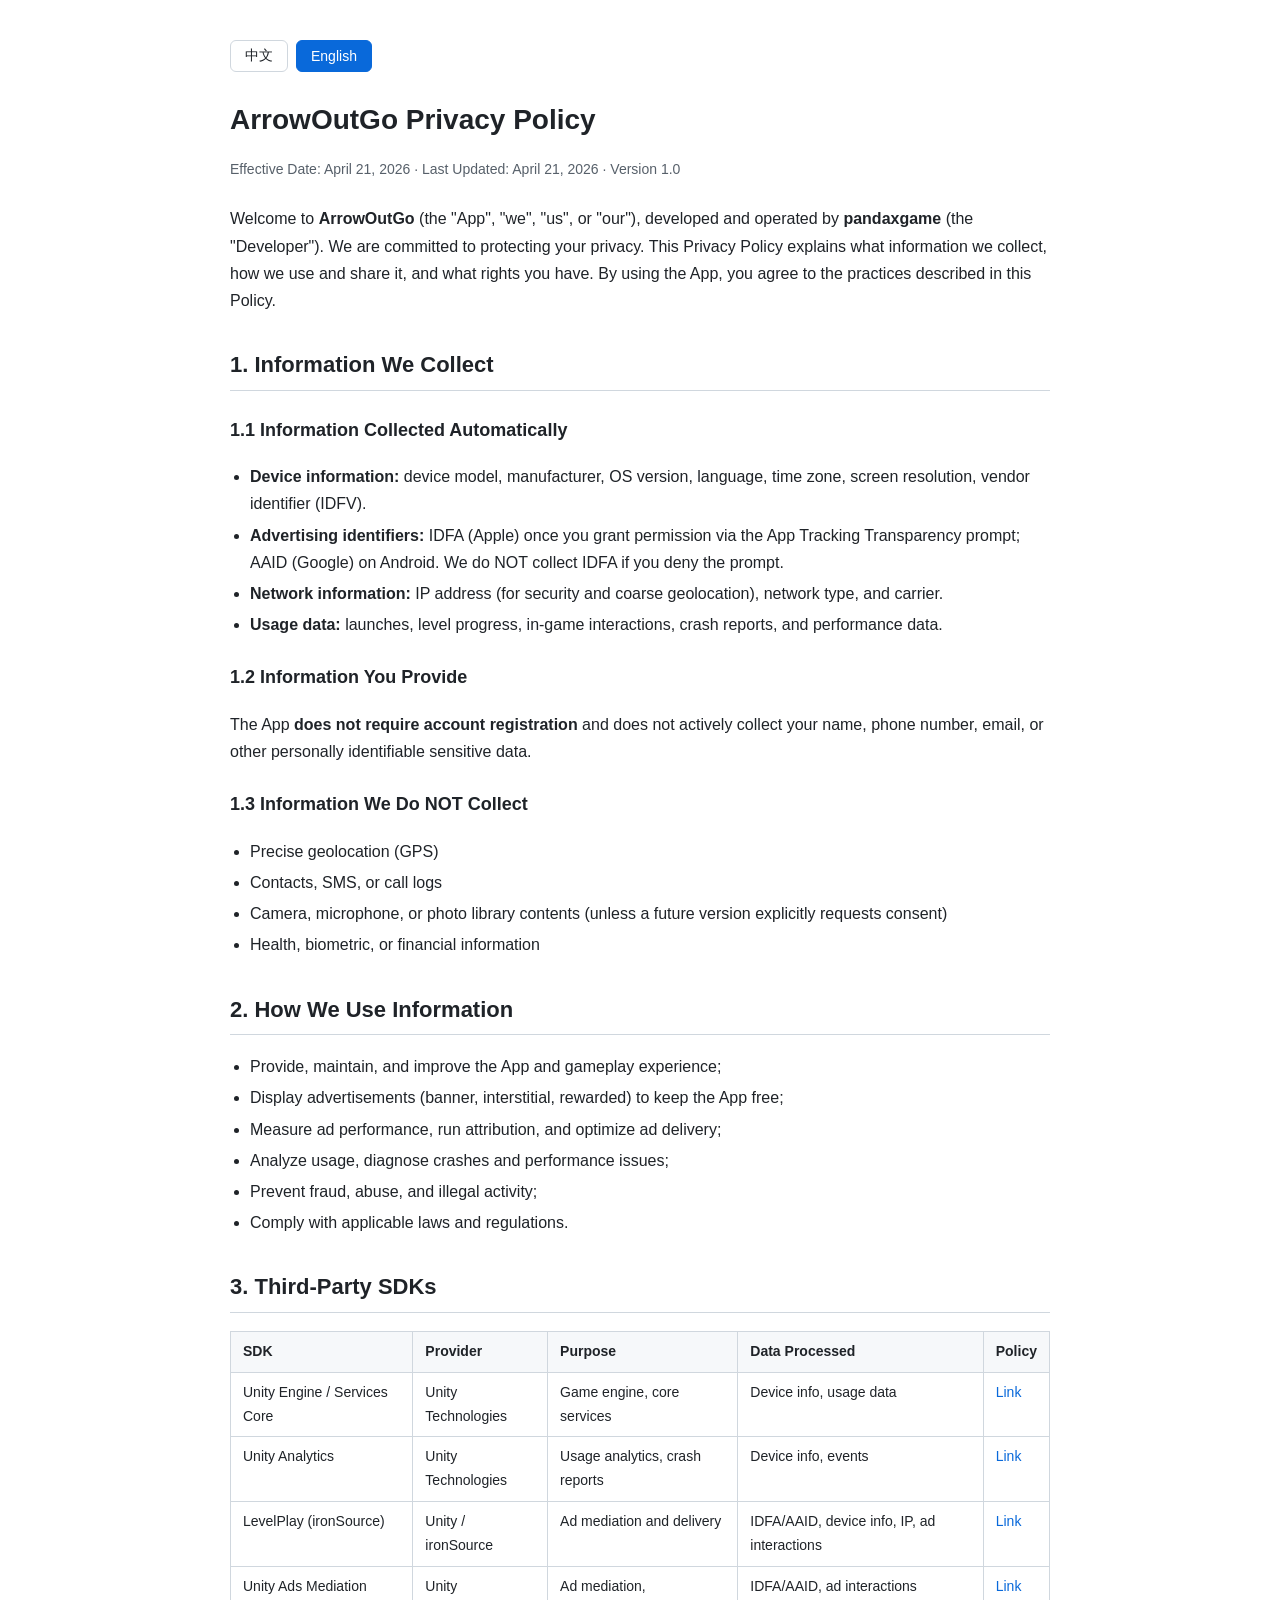
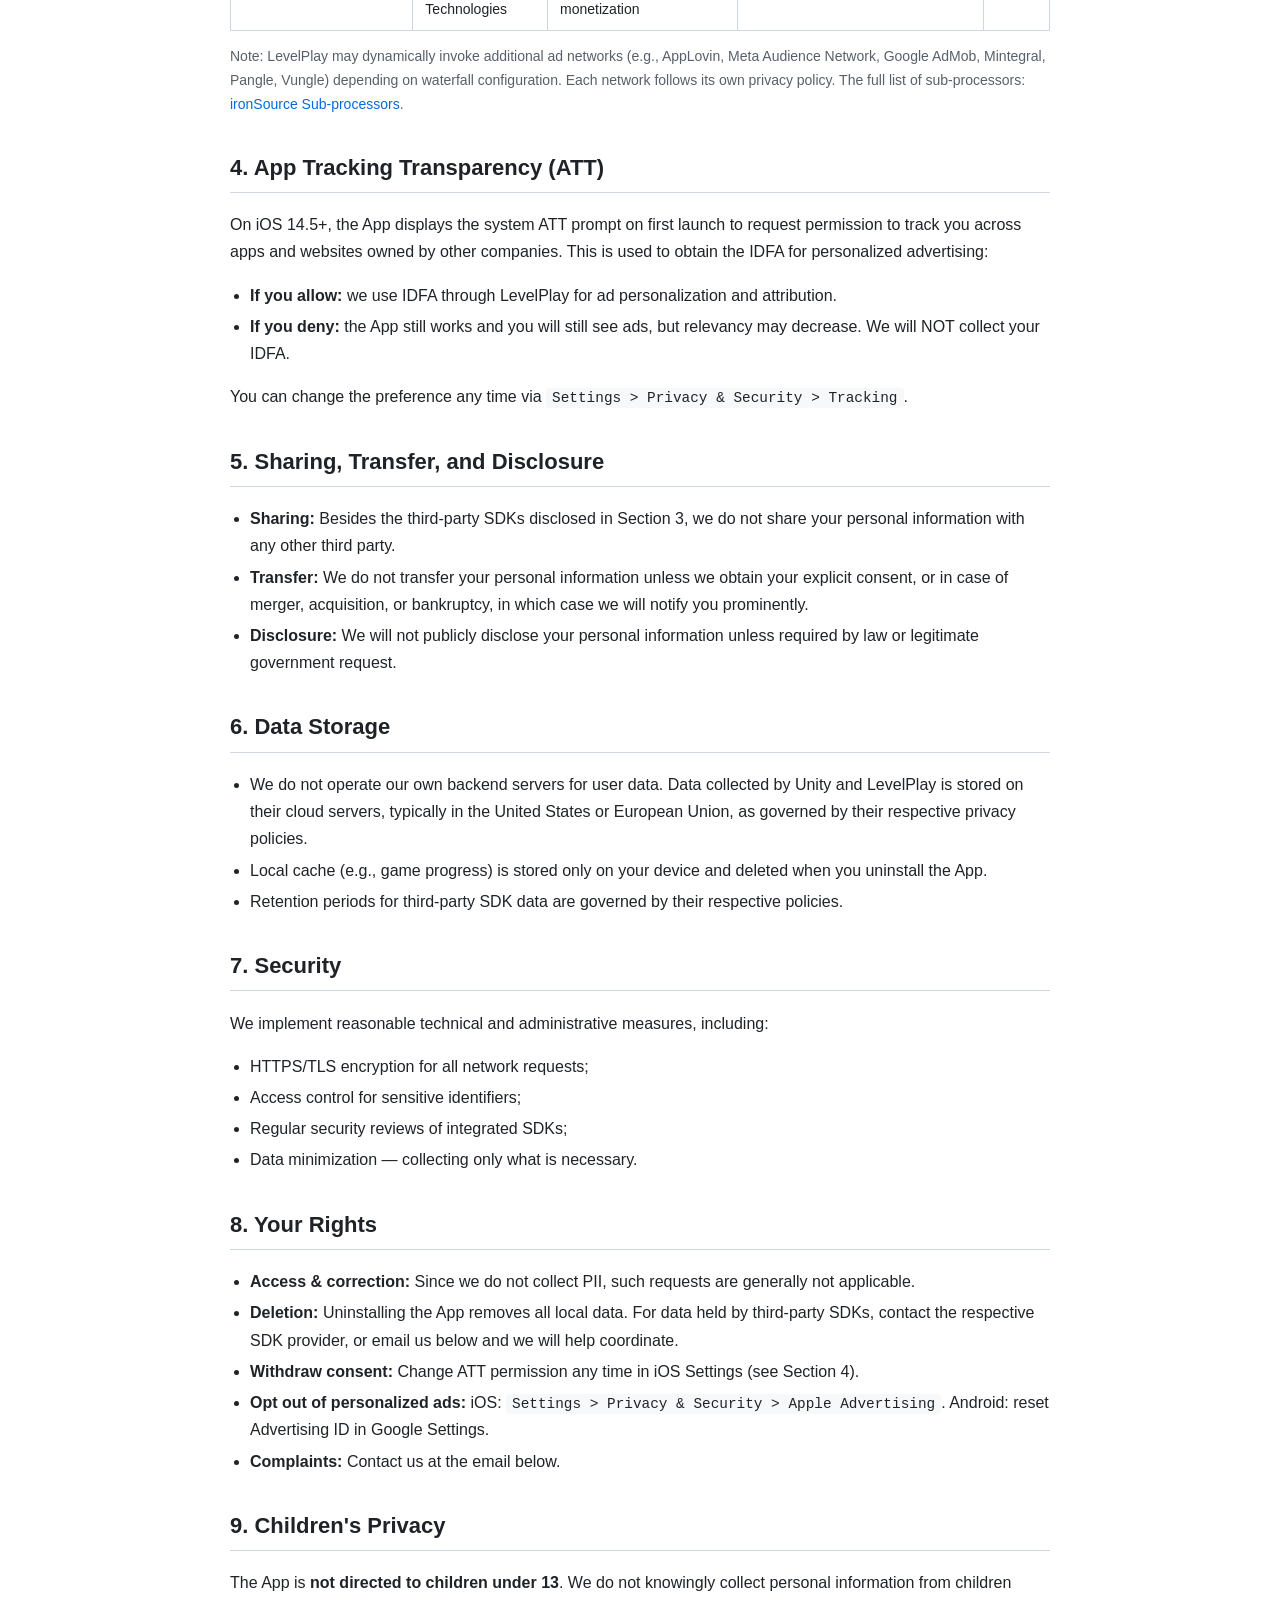
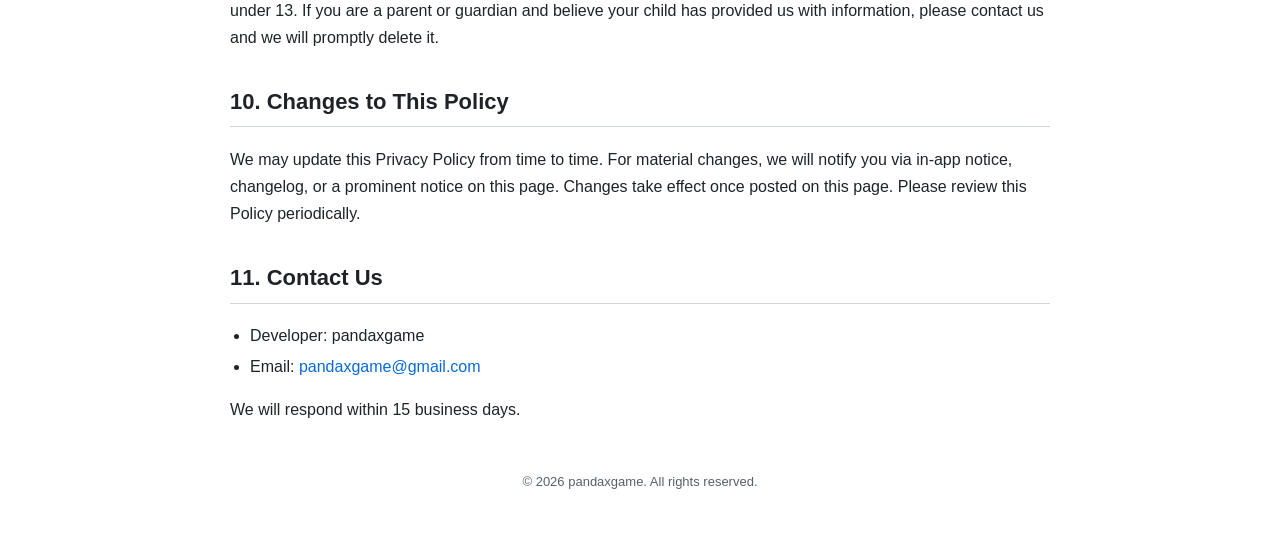
==== index.html @ a85143a5 "init" ====
<!DOCTYPE html>
<html lang="zh-CN">
<head>
  <meta charset="UTF-8" />
  <meta name="viewport" content="width=device-width, initial-scale=1.0" />
  <meta name="robots" content="index, follow" />
  <title>ArrowOutGo - Privacy Policy / 隐私政策</title>
  <style>
    :root {
      --fg: #1f2328;
      --muted: #57606a;
      --accent: #0969da;
      --bg: #ffffff;
      --border: #d0d7de;
      --table-head: #f6f8fa;
    }
    @media (prefers-color-scheme: dark) {
      :root {
        --fg: #e6edf3;
        --muted: #8b949e;
        --accent: #2f81f7;
        --bg: #0d1117;
        --border: #30363d;
        --table-head: #161b22;
      }
    }
    * { box-sizing: border-box; }
    html, body { margin: 0; padding: 0; }
    body {
      font-family: -apple-system, BlinkMacSystemFont, "Segoe UI", "PingFang SC",
                   "Hiragino Sans GB", "Microsoft YaHei", Roboto, Helvetica, Arial, sans-serif;
      font-size: 16px;
      line-height: 1.7;
      color: var(--fg);
      background: var(--bg);
      padding: 40px 20px;
    }
    main {
      max-width: 820px;
      margin: 0 auto;
    }
    h1 { font-size: 28px; margin: 0 0 8px; }
    h2 { font-size: 22px; margin-top: 32px; padding-bottom: 6px; border-bottom: 1px solid var(--border); }
    h3 { font-size: 18px; margin-top: 24px; }
    .meta { color: var(--muted); font-size: 14px; margin-bottom: 24px; }
    a { color: var(--accent); text-decoration: none; }
    a:hover { text-decoration: underline; }
    .lang-switch {
      display: flex;
      gap: 8px;
      margin-bottom: 24px;
    }
    .lang-switch button {
      padding: 6px 14px;
      border: 1px solid var(--border);
      background: var(--bg);
      color: var(--fg);
      border-radius: 6px;
      cursor: pointer;
      font-size: 14px;
    }
    .lang-switch button.active {
      background: var(--accent);
      color: #fff;
      border-color: var(--accent);
    }
    table {
      width: 100%;
      border-collapse: collapse;
      margin: 12px 0;
      font-size: 14px;
    }
    th, td {
      border: 1px solid var(--border);
      padding: 8px 12px;
      text-align: left;
      vertical-align: top;
    }
    th { background: var(--table-head); font-weight: 600; }
    ul { padding-left: 20px; }
    li { margin: 4px 0; }
    hr { border: 0; border-top: 1px solid var(--border); margin: 48px 0; }
    .section { display: none; }
    .section.active { display: block; }
    code {
      background: var(--table-head);
      padding: 2px 6px;
      border-radius: 4px;
      font-size: 0.9em;
    }
    footer { color: var(--muted); font-size: 13px; margin-top: 48px; text-align: center; }
  </style>
</head>
<body>
<main>
  <div class="lang-switch">
    <button id="btn-cn" class="active" onclick="showLang('cn')">中文</button>
    <button id="btn-en" onclick="showLang('en')">English</button>
  </div>

  <!-- ========================= 中文版 ========================= -->
  <section id="cn" class="section active">
    <h1>ArrowOutGo 隐私政策</h1>
    <p class="meta">
      生效日期：2026年4月21日 · 最近更新：2026年4月21日 · 版本 1.0
    </p>

    <p>
      欢迎使用 <strong>ArrowOutGo</strong>（以下简称"本应用"或"我们"）。
      本应用由 <strong>pandaxgame</strong>（以下简称"开发者"）开发与运营。
      我们非常重视用户的个人信息和隐私保护。本政策旨在帮助您了解我们如何收集、使用、存储、共享和保护您的信息，以及您享有的权利。
      请您在使用本应用前仔细阅读本政策。当您开始使用本应用，即表示您已充分阅读、理解并同意本政策的全部内容。
    </p>

    <h2>1. 我们收集的信息</h2>

    <h3>1.1 自动收集的信息</h3>
    <p>为了保证本应用的正常运行、向您展示广告并进行反作弊与统计分析，我们可能自动收集以下信息：</p>
    <ul>
      <li><strong>设备信息：</strong>设备型号、设备制造商、操作系统版本、语言、时区、屏幕分辨率、设备唯一标识（IDFV）。</li>
      <li><strong>广告标识符：</strong>在您通过系统"App 跟踪透明度（ATT）"授权后，我们会收集 IDFA（Apple 广告标识符）；Android 端会使用 AAID（Google 广告 ID）。若您拒绝授权，我们将不会收集 IDFA。</li>
      <li><strong>网络信息：</strong>IP 地址（用于安全风控和粗略地理定位）、网络类型（Wi-Fi/蜂窝）、运营商。</li>
      <li><strong>使用数据：</strong>启动次数、游戏关卡进度、游戏内行为（点击、时长）、崩溃日志、性能数据（帧率、内存）。</li>
    </ul>

    <h3>1.2 您主动提供的信息</h3>
    <p>本应用<strong>不需要注册账号</strong>，也不会主动向您收集姓名、手机号、电子邮箱、身份证号等个人敏感信息。</p>

    <h3>1.3 我们<u>不会</u>收集的信息</h3>
    <ul>
      <li>精确地理位置（GPS）</li>
      <li>通讯录、短信、通话记录</li>
      <li>相机、麦克风、相册内容（除非未来版本明确申请并征得您同意）</li>
      <li>健康、生物识别或金融信息</li>
    </ul>

    <h2>2. 我们如何使用这些信息</h2>
    <p>我们仅在以下目的范围内使用所收集的信息：</p>
    <ul>
      <li>提供、维护和改进本应用的核心功能与游戏体验；</li>
      <li>向您展示广告（包括 Banner、插屏、激励视频），以便持续免费提供服务；</li>
      <li>衡量广告效果、进行归因统计，优化广告投放；</li>
      <li>统计分析用户行为，发现并修复问题（崩溃、卡顿）；</li>
      <li>防范作弊、滥用和违法行为；</li>
      <li>遵守适用的法律法规和监管要求。</li>
    </ul>

    <h2>3. 第三方 SDK 和服务</h2>
    <p>
      为实现上述功能，本应用集成了若干第三方 SDK。
      这些第三方在其自身的隐私政策下独立收集和处理数据，您可以点击下方链接查看其具体政策。
    </p>
    <table>
      <thead>
        <tr><th>SDK 名称</th><th>提供方</th><th>用途</th><th>可能收集的信息</th><th>隐私政策</th></tr>
      </thead>
      <tbody>
        <tr>
          <td>Unity Engine / Unity Services Core</td>
          <td>Unity Technologies</td>
          <td>游戏引擎运行、基础服务</td>
          <td>设备信息、应用使用数据</td>
          <td><a href="https://unity.com/legal/privacy-policy" target="_blank" rel="noopener">查看</a></td>
        </tr>
        <tr>
          <td>Unity Analytics</td>
          <td>Unity Technologies</td>
          <td>用户行为分析、崩溃统计</td>
          <td>设备信息、事件数据</td>
          <td><a href="https://unity.com/legal/privacy-policy" target="_blank" rel="noopener">查看</a></td>
        </tr>
        <tr>
          <td>LevelPlay (ironSource)</td>
          <td>Unity / ironSource</td>
          <td>广告聚合与投放</td>
          <td>IDFA/AAID、设备信息、IP、广告交互</td>
          <td><a href="https://developers.is.com/ironsource-mobile/air/ironsource-mobile-privacy-policy/" target="_blank" rel="noopener">查看</a></td>
        </tr>
        <tr>
          <td>Unity Ads Mediation</td>
          <td>Unity Technologies</td>
          <td>广告中介、变现</td>
          <td>IDFA/AAID、广告交互数据</td>
          <td><a href="https://unity.com/legal/game-player-and-app-user-privacy-policy" target="_blank" rel="noopener">查看</a></td>
        </tr>
      </tbody>
    </table>
    <p class="meta">
      备注：LevelPlay 可能根据实际瀑布流配置动态调用其他广告网络（如 AppLovin、Meta Audience Network、Google AdMob、Mintegral、Pangle、Vungle 等）。这些广告网络在向您展示广告时会遵循各自的隐私政策，您可以在 ironSource 的合作伙伴列表中查看完整名单：
      <a href="https://developers.is.com/ironsource-mobile/general/ironsource-list-of-sub-processors/" target="_blank" rel="noopener">ironSource 子处理方列表</a>。
    </p>

    <h2>4. App Tracking Transparency (ATT)</h2>
    <p>
      根据 Apple 规定，在 iOS 14.5 及以上系统，本应用首次启动时会弹出系统授权弹窗询问您是否允许我们跟踪您在其他公司的 App 和网站上的活动。
      此弹窗用于获取 IDFA 以向您展示更相关的广告：
    </p>
    <ul>
      <li>若您选择<strong>允许</strong>：我们将通过 LevelPlay 等广告 SDK 使用您的 IDFA 进行广告个性化与归因。</li>
      <li>若您选择<strong>不允许</strong>：本应用仍可正常使用，您仍会看到广告，但广告相关性可能下降。我们<strong>不会</strong>收集您的 IDFA。</li>
    </ul>
    <p>您可随时在 iOS 系统的 <code>设置 &gt; 隐私与安全性 &gt; 跟踪</code> 中修改该授权。</p>

    <h2>5. 信息的共享、转让与公开披露</h2>
    <ul>
      <li><strong>共享：</strong>除本政策第 3 节披露的第三方 SDK 外，我们不会与任何其他第三方共享您的个人信息。</li>
      <li><strong>转让：</strong>我们不会将您的个人信息转让给任何公司、组织和个人，除非事先获得您的明确同意，或发生合并、收购、破产清算等重大事件（届时会以显著方式通知您）。</li>
      <li><strong>公开披露：</strong>我们不会公开披露您的个人信息，除非依法律法规或有权机关的要求。</li>
    </ul>

    <h2>6. 信息的存储</h2>
    <ul>
      <li>我们本身不运营用户数据后端服务器。您与本应用交互产生的数据主要由 Unity 和 LevelPlay 的云端服务存储，存储地点以其隐私政策披露的为准（通常位于美国和欧盟）。</li>
      <li>本地缓存数据（如游戏进度）仅保存在您的设备上。卸载应用即可彻底删除。</li>
      <li>第三方 SDK 收集的数据保留期限以各自的隐私政策为准。</li>
    </ul>

    <h2>7. 信息安全</h2>
    <p>我们采取合理的技术和管理措施保护您的信息安全，包括但不限于：</p>
    <ul>
      <li>所有网络请求均使用 HTTPS/TLS 加密传输；</li>
      <li>对敏感标识符进行访问控制；</li>
      <li>定期对集成的 SDK 进行安全审查；</li>
      <li>最小化原则：仅收集业务必需的信息。</li>
    </ul>

    <h2>8. 您的权利</h2>
    <p>您享有以下权利，可随时行使：</p>
    <ul>
      <li><strong>访问和更正：</strong>由于本应用不收集个人身份信息，您无需提出此类请求。</li>
      <li><strong>删除：</strong>卸载本应用将删除所有本地数据；如需删除第三方 SDK 上报的数据，请联系对应的 SDK 提供方，或通过下方邮箱联系我们协助处理。</li>
      <li><strong>撤回授权：</strong>您可随时在 iOS 设置中撤回 ATT 跟踪授权（路径见第 4 节）。</li>
      <li><strong>关闭个性化广告：</strong>iOS 用户可在 <code>设置 &gt; 隐私与安全性 &gt; Apple 广告</code> 中关闭个性化广告；Android 用户可在 Google 设置中重置广告 ID。</li>
      <li><strong>投诉举报：</strong>如您认为我们侵犯了您的合法权益，欢迎通过下方邮箱联系我们。</li>
    </ul>

    <h2>9. 儿童隐私</h2>
    <p>
      本应用<strong>不面向 13 周岁以下的儿童</strong>。
      我们不会故意收集 13 周岁以下儿童的个人信息。
      如果您是儿童的父母或监护人，发现您的孩子在未经您同意的情况下使用本应用并向我们提供了信息，请立即通过下方邮箱联系我们，我们会尽快删除相关信息。
    </p>

    <h2>10. 本政策的变更</h2>
    <p>
      我们可能会适时更新本隐私政策。重大变更时，我们会通过应用内公告、更新日志或在本页面显著位置发布通知。
      变更后的政策自在本页面发布之日起生效。请您定期查看本政策以了解最新内容。
    </p>

    <h2>11. 联系我们</h2>
    <p>如您对本隐私政策或您的信息处理有任何疑问、意见或投诉，请通过以下方式联系我们：</p>
    <ul>
      <li>开发者：pandaxgame</li>
      <li>联系邮箱：<a href="mailto:pandaxgame@gmail.com">pandaxgame@gmail.com</a></li>
    </ul>
    <p>我们会在 15 个工作日内回复您的请求。</p>
  </section>

  <!-- ========================= English ========================= -->
  <section id="en" class="section">
    <h1>ArrowOutGo Privacy Policy</h1>
    <p class="meta">
      Effective Date: April 21, 2026 · Last Updated: April 21, 2026 · Version 1.0
    </p>

    <p>
      Welcome to <strong>ArrowOutGo</strong> (the "App", "we", "us", or "our"),
      developed and operated by <strong>pandaxgame</strong> (the "Developer").
      We are committed to protecting your privacy. This Privacy Policy explains what information we collect, how we use and share it,
      and what rights you have. By using the App, you agree to the practices described in this Policy.
    </p>

    <h2>1. Information We Collect</h2>

    <h3>1.1 Information Collected Automatically</h3>
    <ul>
      <li><strong>Device information:</strong> device model, manufacturer, OS version, language, time zone, screen resolution, vendor identifier (IDFV).</li>
      <li><strong>Advertising identifiers:</strong> IDFA (Apple) once you grant permission via the App Tracking Transparency prompt; AAID (Google) on Android. We do NOT collect IDFA if you deny the prompt.</li>
      <li><strong>Network information:</strong> IP address (for security and coarse geolocation), network type, and carrier.</li>
      <li><strong>Usage data:</strong> launches, level progress, in-game interactions, crash reports, and performance data.</li>
    </ul>

    <h3>1.2 Information You Provide</h3>
    <p>The App <strong>does not require account registration</strong> and does not actively collect your name, phone number, email, or other personally identifiable sensitive data.</p>

    <h3>1.3 Information We Do NOT Collect</h3>
    <ul>
      <li>Precise geolocation (GPS)</li>
      <li>Contacts, SMS, or call logs</li>
      <li>Camera, microphone, or photo library contents (unless a future version explicitly requests consent)</li>
      <li>Health, biometric, or financial information</li>
    </ul>

    <h2>2. How We Use Information</h2>
    <ul>
      <li>Provide, maintain, and improve the App and gameplay experience;</li>
      <li>Display advertisements (banner, interstitial, rewarded) to keep the App free;</li>
      <li>Measure ad performance, run attribution, and optimize ad delivery;</li>
      <li>Analyze usage, diagnose crashes and performance issues;</li>
      <li>Prevent fraud, abuse, and illegal activity;</li>
      <li>Comply with applicable laws and regulations.</li>
    </ul>

    <h2>3. Third-Party SDKs</h2>
    <table>
      <thead>
        <tr><th>SDK</th><th>Provider</th><th>Purpose</th><th>Data Processed</th><th>Policy</th></tr>
      </thead>
      <tbody>
        <tr>
          <td>Unity Engine / Services Core</td>
          <td>Unity Technologies</td>
          <td>Game engine, core services</td>
          <td>Device info, usage data</td>
          <td><a href="https://unity.com/legal/privacy-policy" target="_blank" rel="noopener">Link</a></td>
        </tr>
        <tr>
          <td>Unity Analytics</td>
          <td>Unity Technologies</td>
          <td>Usage analytics, crash reports</td>
          <td>Device info, events</td>
          <td><a href="https://unity.com/legal/privacy-policy" target="_blank" rel="noopener">Link</a></td>
        </tr>
        <tr>
          <td>LevelPlay (ironSource)</td>
          <td>Unity / ironSource</td>
          <td>Ad mediation and delivery</td>
          <td>IDFA/AAID, device info, IP, ad interactions</td>
          <td><a href="https://developers.is.com/ironsource-mobile/air/ironsource-mobile-privacy-policy/" target="_blank" rel="noopener">Link</a></td>
        </tr>
        <tr>
          <td>Unity Ads Mediation</td>
          <td>Unity Technologies</td>
          <td>Ad mediation, monetization</td>
          <td>IDFA/AAID, ad interactions</td>
          <td><a href="https://unity.com/legal/game-player-and-app-user-privacy-policy" target="_blank" rel="noopener">Link</a></td>
        </tr>
      </tbody>
    </table>
    <p class="meta">
      Note: LevelPlay may dynamically invoke additional ad networks (e.g., AppLovin, Meta Audience Network, Google AdMob, Mintegral, Pangle, Vungle) depending on waterfall configuration. Each network follows its own privacy policy. The full list of sub-processors:
      <a href="https://developers.is.com/ironsource-mobile/general/ironsource-list-of-sub-processors/" target="_blank" rel="noopener">ironSource Sub-processors</a>.
    </p>

    <h2>4. App Tracking Transparency (ATT)</h2>
    <p>
      On iOS 14.5+, the App displays the system ATT prompt on first launch to request permission to track you across apps and websites
      owned by other companies. This is used to obtain the IDFA for personalized advertising:
    </p>
    <ul>
      <li><strong>If you allow:</strong> we use IDFA through LevelPlay for ad personalization and attribution.</li>
      <li><strong>If you deny:</strong> the App still works and you will still see ads, but relevancy may decrease. We will NOT collect your IDFA.</li>
    </ul>
    <p>You can change the preference any time via <code>Settings &gt; Privacy &amp; Security &gt; Tracking</code>.</p>

    <h2>5. Sharing, Transfer, and Disclosure</h2>
    <ul>
      <li><strong>Sharing:</strong> Besides the third-party SDKs disclosed in Section 3, we do not share your personal information with any other third party.</li>
      <li><strong>Transfer:</strong> We do not transfer your personal information unless we obtain your explicit consent, or in case of merger, acquisition, or bankruptcy, in which case we will notify you prominently.</li>
      <li><strong>Disclosure:</strong> We will not publicly disclose your personal information unless required by law or legitimate government request.</li>
    </ul>

    <h2>6. Data Storage</h2>
    <ul>
      <li>We do not operate our own backend servers for user data. Data collected by Unity and LevelPlay is stored on their cloud servers, typically in the United States or European Union, as governed by their respective privacy policies.</li>
      <li>Local cache (e.g., game progress) is stored only on your device and deleted when you uninstall the App.</li>
      <li>Retention periods for third-party SDK data are governed by their respective policies.</li>
    </ul>

    <h2>7. Security</h2>
    <p>We implement reasonable technical and administrative measures, including:</p>
    <ul>
      <li>HTTPS/TLS encryption for all network requests;</li>
      <li>Access control for sensitive identifiers;</li>
      <li>Regular security reviews of integrated SDKs;</li>
      <li>Data minimization — collecting only what is necessary.</li>
    </ul>

    <h2>8. Your Rights</h2>
    <ul>
      <li><strong>Access &amp; correction:</strong> Since we do not collect PII, such requests are generally not applicable.</li>
      <li><strong>Deletion:</strong> Uninstalling the App removes all local data. For data held by third-party SDKs, contact the respective SDK provider, or email us below and we will help coordinate.</li>
      <li><strong>Withdraw consent:</strong> Change ATT permission any time in iOS Settings (see Section 4).</li>
      <li><strong>Opt out of personalized ads:</strong> iOS: <code>Settings &gt; Privacy &amp; Security &gt; Apple Advertising</code>. Android: reset Advertising ID in Google Settings.</li>
      <li><strong>Complaints:</strong> Contact us at the email below.</li>
    </ul>

    <h2>9. Children's Privacy</h2>
    <p>
      The App is <strong>not directed to children under 13</strong>.
      We do not knowingly collect personal information from children under 13.
      If you are a parent or guardian and believe your child has provided us with information, please contact us and we will promptly delete it.
    </p>

    <h2>10. Changes to This Policy</h2>
    <p>
      We may update this Privacy Policy from time to time. For material changes, we will notify you via in-app notice, changelog, or a prominent notice on this page.
      Changes take effect once posted on this page. Please review this Policy periodically.
    </p>

    <h2>11. Contact Us</h2>
    <ul>
      <li>Developer: pandaxgame</li>
      <li>Email: <a href="mailto:pandaxgame@gmail.com">pandaxgame@gmail.com</a></li>
    </ul>
    <p>We will respond within 15 business days.</p>
  </section>

  <footer>
    &copy; 2026 pandaxgame. All rights reserved.
  </footer>
</main>

<script>
  function showLang(lang) {
    document.getElementById('cn').classList.toggle('active', lang === 'cn');
    document.getElementById('en').classList.toggle('active', lang === 'en');
    document.getElementById('btn-cn').classList.toggle('active', lang === 'cn');
    document.getElementById('btn-en').classList.toggle('active', lang === 'en');
    document.documentElement.lang = lang === 'cn' ? 'zh-CN' : 'en';
    window.scrollTo({ top: 0, behavior: 'smooth' });
  }
  // Auto-detect browser language on first visit
  (function () {
    var lang = (navigator.language || 'en').toLowerCase();
    if (!lang.startsWith('zh')) {
      showLang('en');
    }
  })();
</script>
</body>
</html>
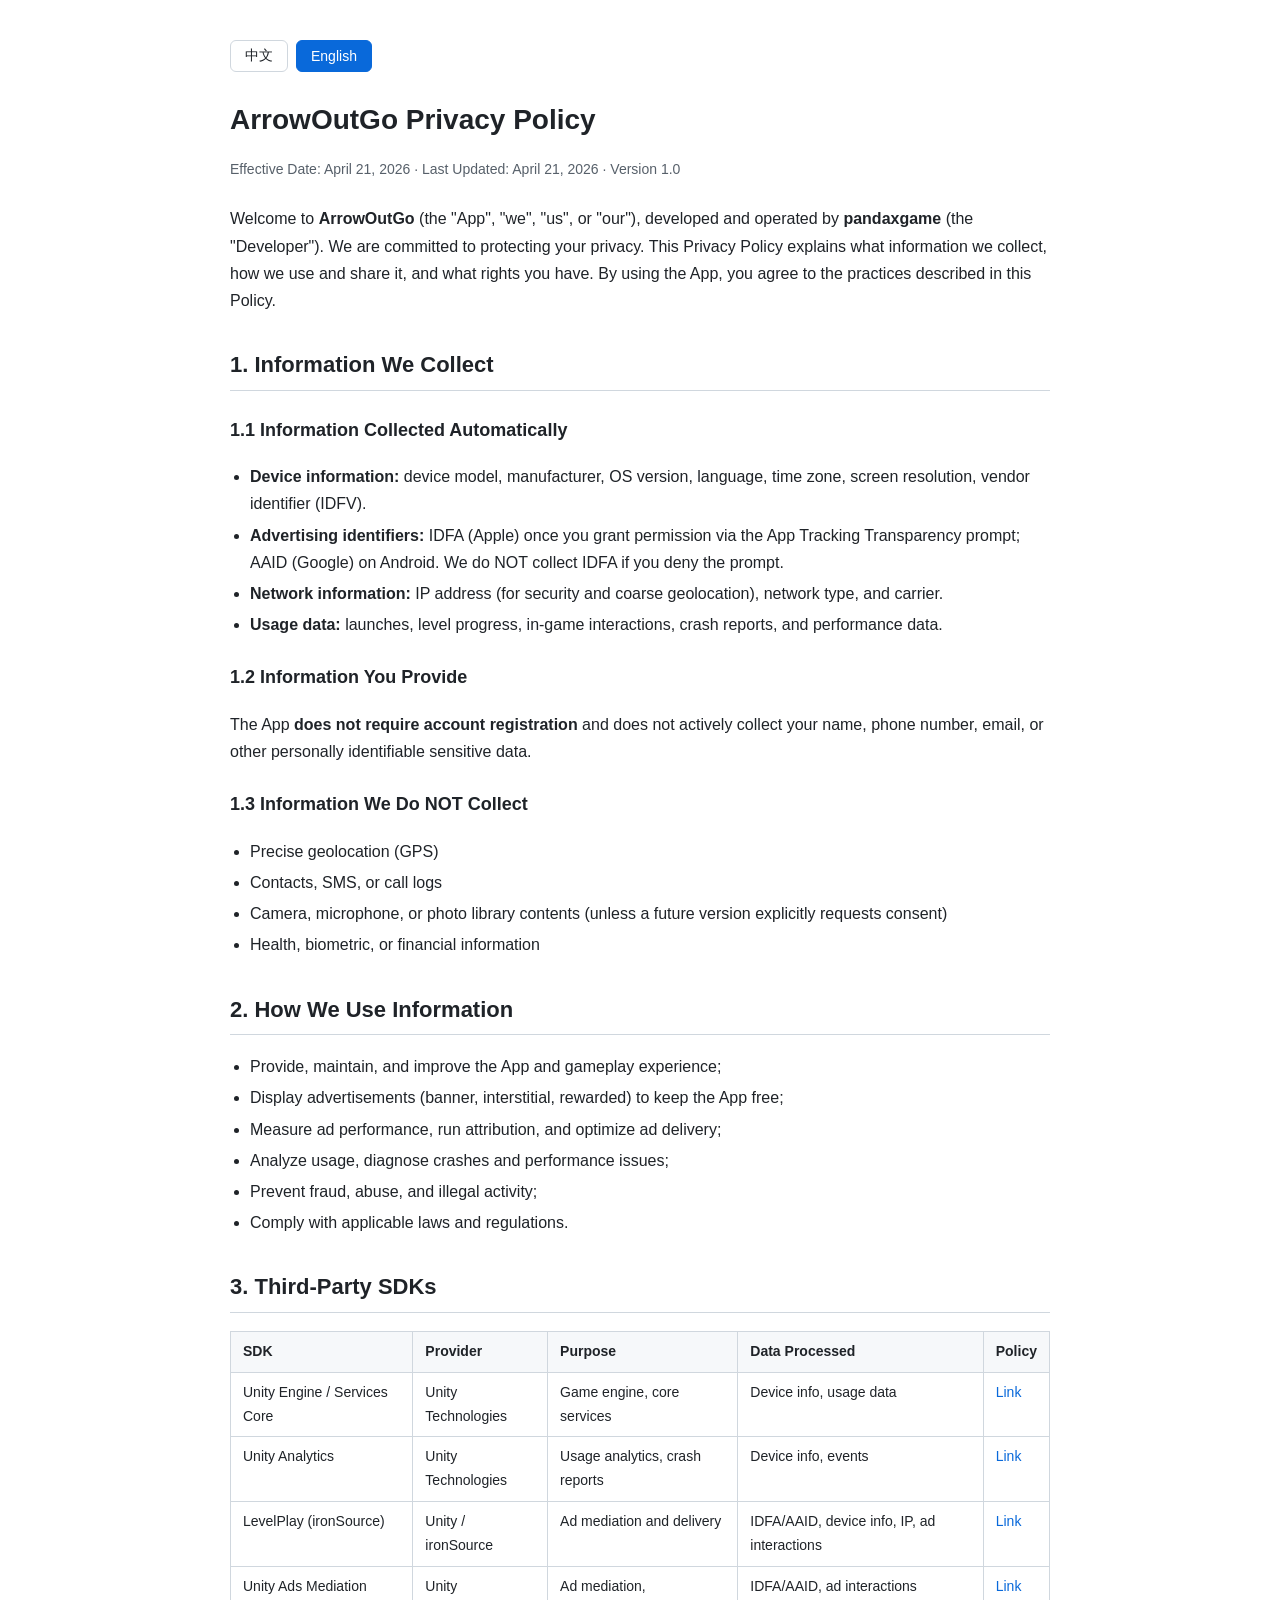
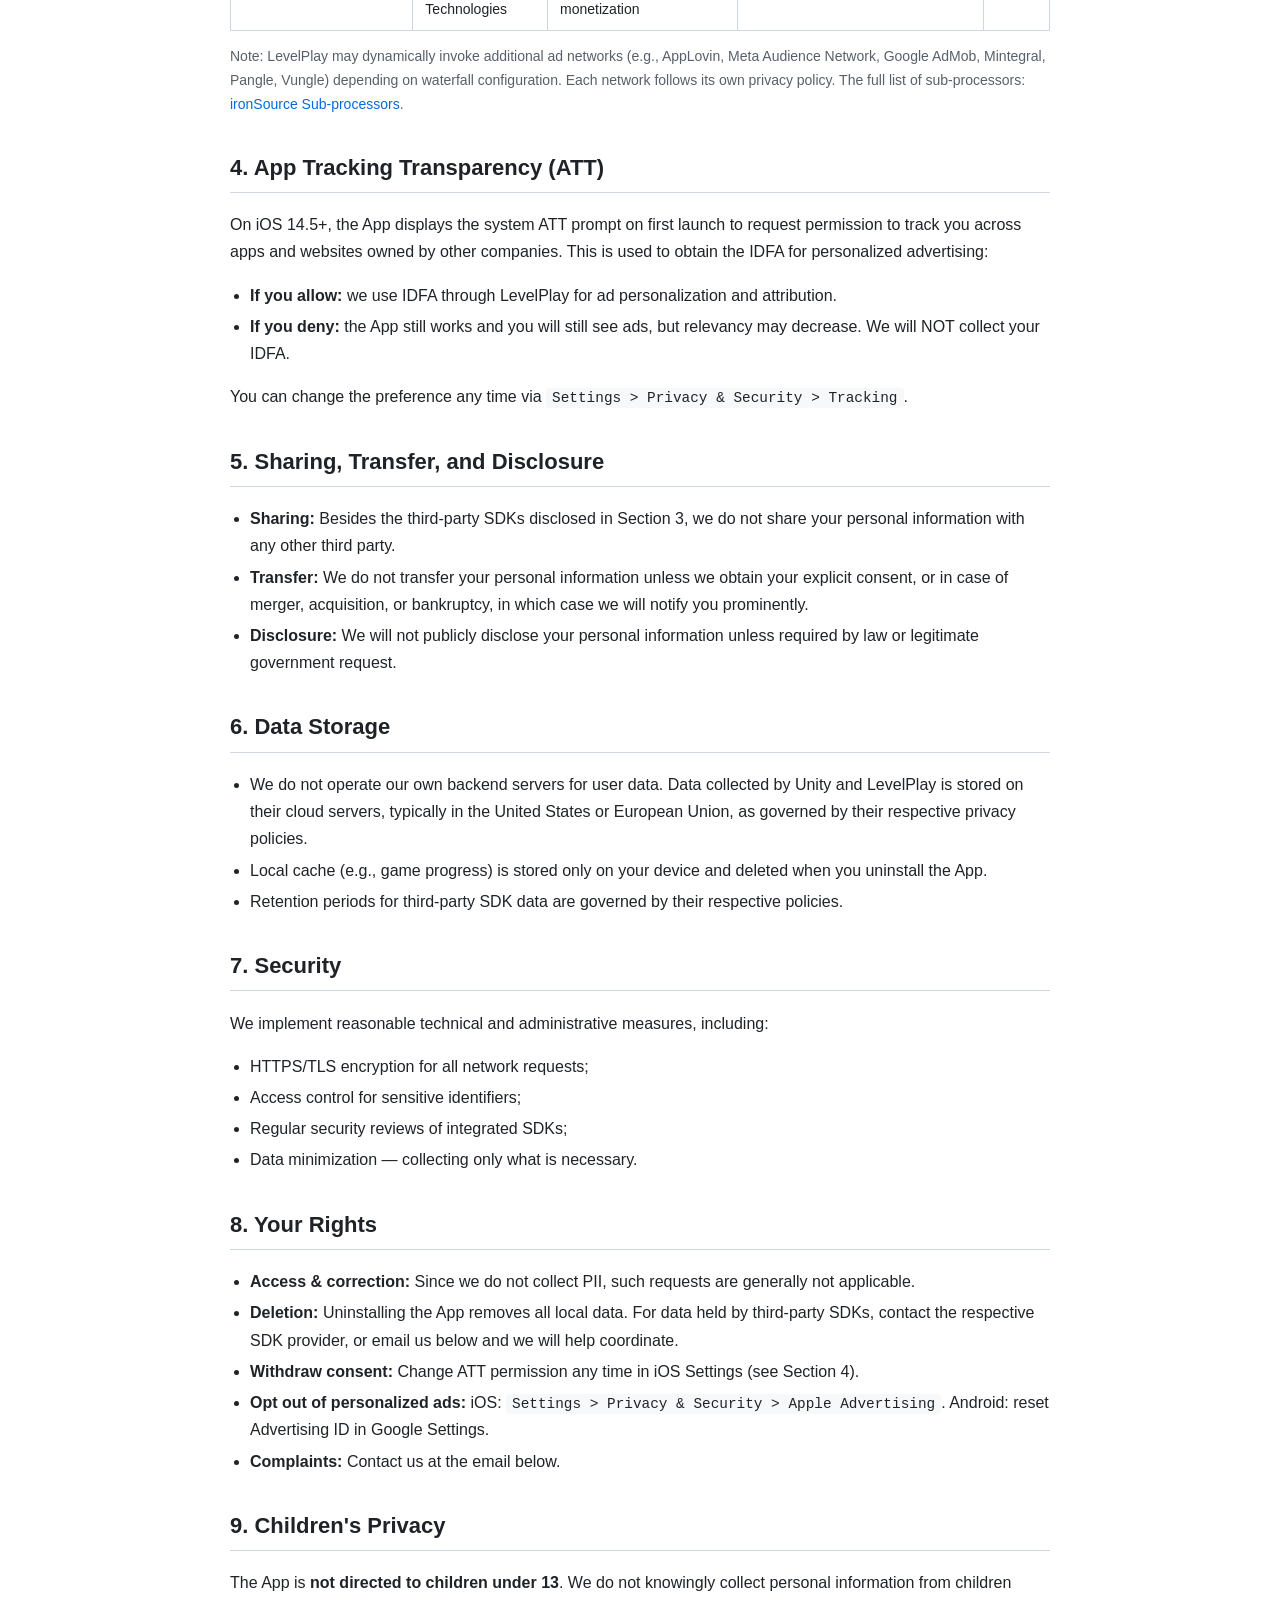
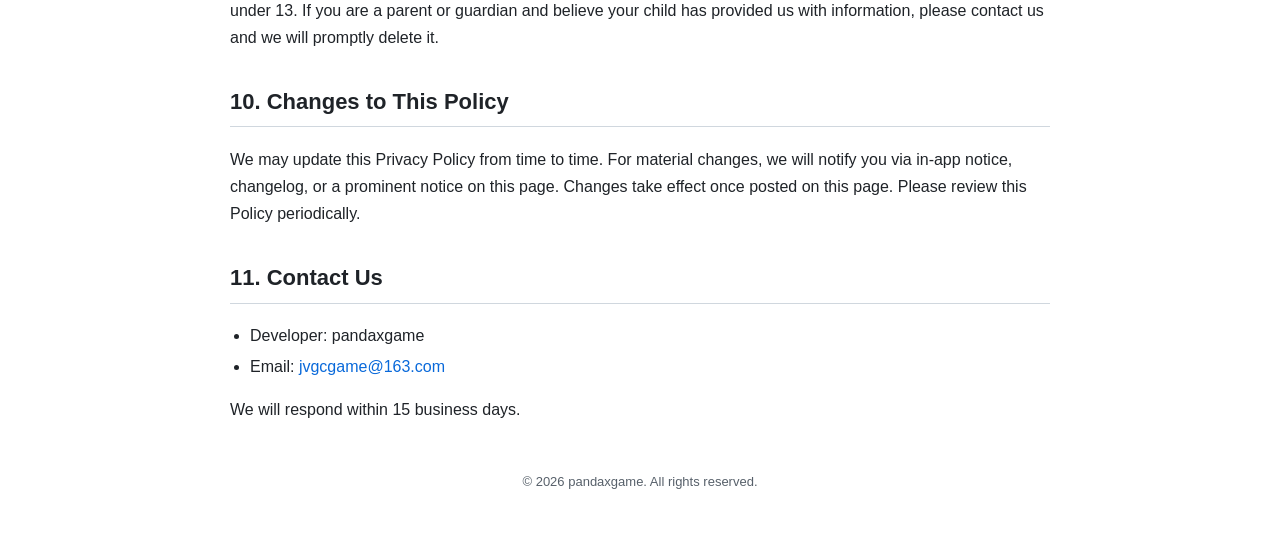
==== commit 40872f45: "更新邮箱" ====
--- a/index.html
+++ b/index.html
@@ -401,7 +401,7 @@
     <h2>11. Contact Us</h2>
     <ul>
       <li>Developer: pandaxgame</li>
-      <li>Email: <a href="mailto:pandaxgame@gmail.com">pandaxgame@gmail.com</a></li>
+      <li>Email: <a href="mailto:jvgcgame@163.com">jvgcgame@163.com</a></li>
     </ul>
     <p>We will respond within 15 business days.</p>
   </section>
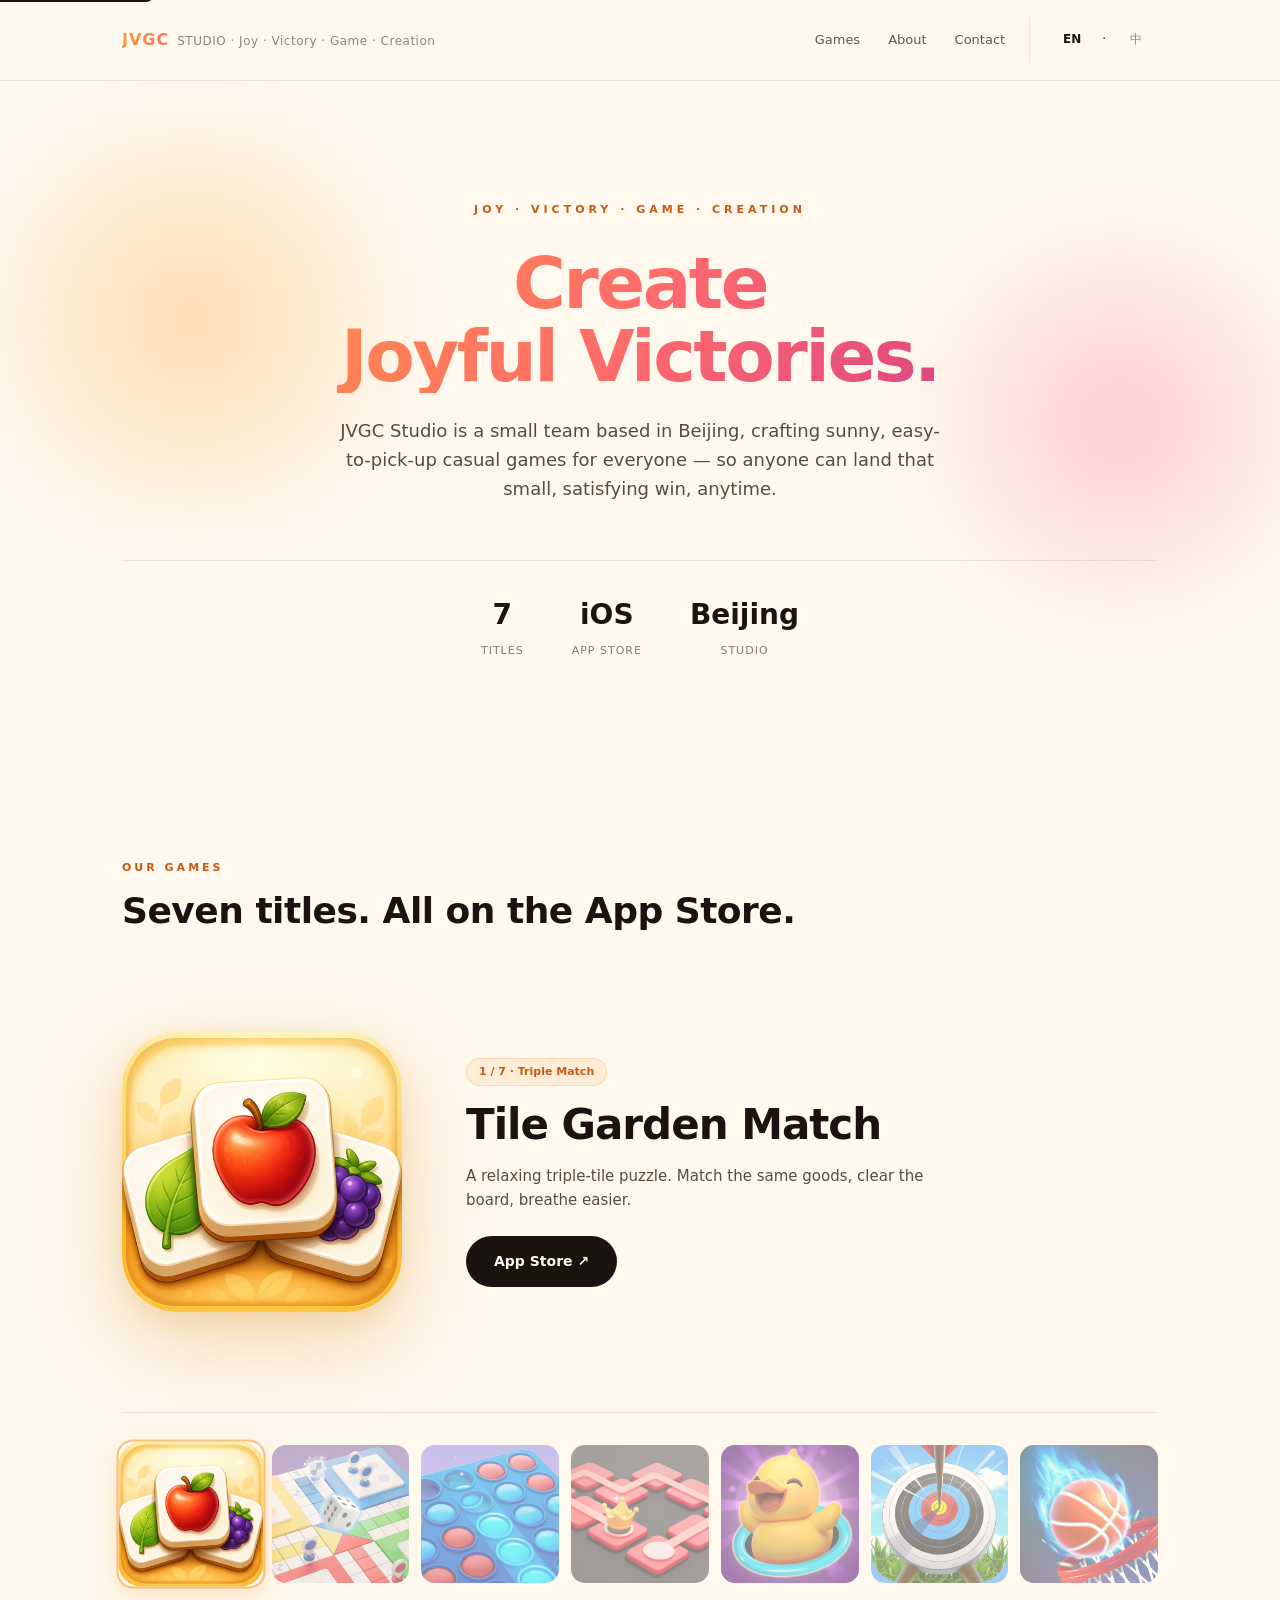
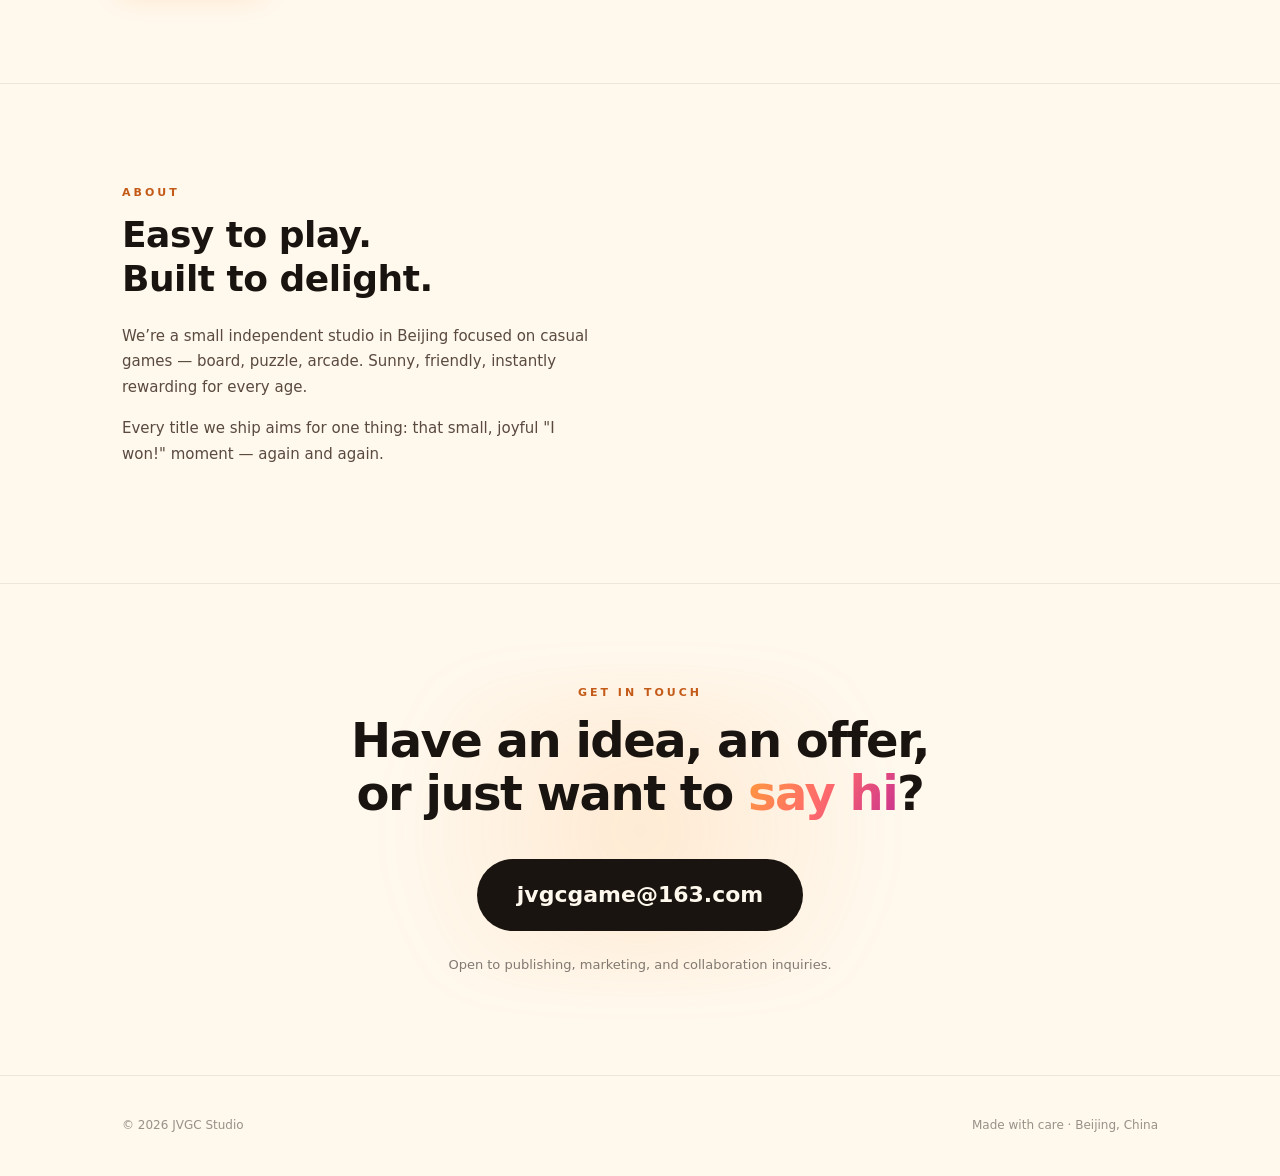
==== commit 22156ce8: "web" ====
--- a/index.html
+++ b/index.html
@@ -1,432 +1,116 @@
-<!DOCTYPE html>
-<html lang="zh-CN">
-<head>
-  <meta charset="UTF-8" />
-  <meta name="viewport" content="width=device-width, initial-scale=1.0" />
-  <meta name="robots" content="index, follow" />
-  <title>ArrowOutGo - Privacy Policy / 隐私政策</title>
-  <style>
-    :root {
-      --fg: #1f2328;
-      --muted: #57606a;
-      --accent: #0969da;
-      --bg: #ffffff;
-      --border: #d0d7de;
-      --table-head: #f6f8fa;
-    }
-    @media (prefers-color-scheme: dark) {
-      :root {
-        --fg: #e6edf3;
-        --muted: #8b949e;
-        --accent: #2f81f7;
-        --bg: #0d1117;
-        --border: #30363d;
-        --table-head: #161b22;
-      }
-    }
-    * { box-sizing: border-box; }
-    html, body { margin: 0; padding: 0; }
-    body {
-      font-family: -apple-system, BlinkMacSystemFont, "Segoe UI", "PingFang SC",
-                   "Hiragino Sans GB", "Microsoft YaHei", Roboto, Helvetica, Arial, sans-serif;
-      font-size: 16px;
-      line-height: 1.7;
-      color: var(--fg);
-      background: var(--bg);
-      padding: 40px 20px;
-    }
-    main {
-      max-width: 820px;
-      margin: 0 auto;
-    }
-    h1 { font-size: 28px; margin: 0 0 8px; }
-    h2 { font-size: 22px; margin-top: 32px; padding-bottom: 6px; border-bottom: 1px solid var(--border); }
-    h3 { font-size: 18px; margin-top: 24px; }
-    .meta { color: var(--muted); font-size: 14px; margin-bottom: 24px; }
-    a { color: var(--accent); text-decoration: none; }
-    a:hover { text-decoration: underline; }
-    .lang-switch {
-      display: flex;
-      gap: 8px;
-      margin-bottom: 24px;
-    }
-    .lang-switch button {
-      padding: 6px 14px;
-      border: 1px solid var(--border);
-      background: var(--bg);
-      color: var(--fg);
-      border-radius: 6px;
-      cursor: pointer;
-      font-size: 14px;
-    }
-    .lang-switch button.active {
-      background: var(--accent);
-      color: #fff;
-      border-color: var(--accent);
-    }
-    table {
-      width: 100%;
-      border-collapse: collapse;
-      margin: 12px 0;
-      font-size: 14px;
-    }
-    th, td {
-      border: 1px solid var(--border);
-      padding: 8px 12px;
-      text-align: left;
-      vertical-align: top;
-    }
-    th { background: var(--table-head); font-weight: 600; }
-    ul { padding-left: 20px; }
-    li { margin: 4px 0; }
-    hr { border: 0; border-top: 1px solid var(--border); margin: 48px 0; }
-    .section { display: none; }
-    .section.active { display: block; }
-    code {
-      background: var(--table-head);
-      padding: 2px 6px;
-      border-radius: 4px;
-      font-size: 0.9em;
-    }
-    footer { color: var(--muted); font-size: 13px; margin-top: 48px; text-align: center; }
-  </style>
-</head>
-<body>
-<main>
-  <div class="lang-switch">
-    <button id="btn-cn" class="active" onclick="showLang('cn')">中文</button>
-    <button id="btn-en" onclick="showLang('en')">English</button>
-  </div>
-
-  <!-- ========================= 中文版 ========================= -->
-  <section id="cn" class="section active">
-    <h1>ArrowOutGo 隐私政策</h1>
-    <p class="meta">
-      生效日期：2026年4月21日 · 最近更新：2026年4月21日 · 版本 1.0
-    </p>
-
-    <p>
-      欢迎使用 <strong>ArrowOutGo</strong>（以下简称"本应用"或"我们"）。
-      本应用由 <strong>pandaxgame</strong>（以下简称"开发者"）开发与运营。
-      我们非常重视用户的个人信息和隐私保护。本政策旨在帮助您了解我们如何收集、使用、存储、共享和保护您的信息，以及您享有的权利。
-      请您在使用本应用前仔细阅读本政策。当您开始使用本应用，即表示您已充分阅读、理解并同意本政策的全部内容。
-    </p>
-
-    <h2>1. 我们收集的信息</h2>
-
-    <h3>1.1 自动收集的信息</h3>
-    <p>为了保证本应用的正常运行、向您展示广告并进行反作弊与统计分析，我们可能自动收集以下信息：</p>
-    <ul>
-      <li><strong>设备信息：</strong>设备型号、设备制造商、操作系统版本、语言、时区、屏幕分辨率、设备唯一标识（IDFV）。</li>
-      <li><strong>广告标识符：</strong>在您通过系统"App 跟踪透明度（ATT）"授权后，我们会收集 IDFA（Apple 广告标识符）；Android 端会使用 AAID（Google 广告 ID）。若您拒绝授权，我们将不会收集 IDFA。</li>
-      <li><strong>网络信息：</strong>IP 地址（用于安全风控和粗略地理定位）、网络类型（Wi-Fi/蜂窝）、运营商。</li>
-      <li><strong>使用数据：</strong>启动次数、游戏关卡进度、游戏内行为（点击、时长）、崩溃日志、性能数据（帧率、内存）。</li>
-    </ul>
-
-    <h3>1.2 您主动提供的信息</h3>
-    <p>本应用<strong>不需要注册账号</strong>，也不会主动向您收集姓名、手机号、电子邮箱、身份证号等个人敏感信息。</p>
-
-    <h3>1.3 我们<u>不会</u>收集的信息</h3>
-    <ul>
-      <li>精确地理位置（GPS）</li>
-      <li>通讯录、短信、通话记录</li>
-      <li>相机、麦克风、相册内容（除非未来版本明确申请并征得您同意）</li>
-      <li>健康、生物识别或金融信息</li>
-    </ul>
-
-    <h2>2. 我们如何使用这些信息</h2>
-    <p>我们仅在以下目的范围内使用所收集的信息：</p>
-    <ul>
-      <li>提供、维护和改进本应用的核心功能与游戏体验；</li>
-      <li>向您展示广告（包括 Banner、插屏、激励视频），以便持续免费提供服务；</li>
-      <li>衡量广告效果、进行归因统计，优化广告投放；</li>
-      <li>统计分析用户行为，发现并修复问题（崩溃、卡顿）；</li>
-      <li>防范作弊、滥用和违法行为；</li>
-      <li>遵守适用的法律法规和监管要求。</li>
-    </ul>
-
-    <h2>3. 第三方 SDK 和服务</h2>
-    <p>
-      为实现上述功能，本应用集成了若干第三方 SDK。
-      这些第三方在其自身的隐私政策下独立收集和处理数据，您可以点击下方链接查看其具体政策。
-    </p>
-    <table>
-      <thead>
-        <tr><th>SDK 名称</th><th>提供方</th><th>用途</th><th>可能收集的信息</th><th>隐私政策</th></tr>
-      </thead>
-      <tbody>
-        <tr>
-          <td>Unity Engine / Unity Services Core</td>
-          <td>Unity Technologies</td>
-          <td>游戏引擎运行、基础服务</td>
-          <td>设备信息、应用使用数据</td>
-          <td><a href="https://unity.com/legal/privacy-policy" target="_blank" rel="noopener">查看</a></td>
-        </tr>
-        <tr>
-          <td>Unity Analytics</td>
-          <td>Unity Technologies</td>
-          <td>用户行为分析、崩溃统计</td>
-          <td>设备信息、事件数据</td>
-          <td><a href="https://unity.com/legal/privacy-policy" target="_blank" rel="noopener">查看</a></td>
-        </tr>
-        <tr>
-          <td>LevelPlay (ironSource)</td>
-          <td>Unity / ironSource</td>
-          <td>广告聚合与投放</td>
-          <td>IDFA/AAID、设备信息、IP、广告交互</td>
-          <td><a href="https://developers.is.com/ironsource-mobile/air/ironsource-mobile-privacy-policy/" target="_blank" rel="noopener">查看</a></td>
-        </tr>
-        <tr>
-          <td>Unity Ads Mediation</td>
-          <td>Unity Technologies</td>
-          <td>广告中介、变现</td>
-          <td>IDFA/AAID、广告交互数据</td>
-          <td><a href="https://unity.com/legal/game-player-and-app-user-privacy-policy" target="_blank" rel="noopener">查看</a></td>
-        </tr>
-      </tbody>
-    </table>
-    <p class="meta">
-      备注：LevelPlay 可能根据实际瀑布流配置动态调用其他广告网络（如 AppLovin、Meta Audience Network、Google AdMob、Mintegral、Pangle、Vungle 等）。这些广告网络在向您展示广告时会遵循各自的隐私政策，您可以在 ironSource 的合作伙伴列表中查看完整名单：
-      <a href="https://developers.is.com/ironsource-mobile/general/ironsource-list-of-sub-processors/" target="_blank" rel="noopener">ironSource 子处理方列表</a>。
-    </p>
-
-    <h2>4. App Tracking Transparency (ATT)</h2>
-    <p>
-      根据 Apple 规定，在 iOS 14.5 及以上系统，本应用首次启动时会弹出系统授权弹窗询问您是否允许我们跟踪您在其他公司的 App 和网站上的活动。
-      此弹窗用于获取 IDFA 以向您展示更相关的广告：
-    </p>
-    <ul>
-      <li>若您选择<strong>允许</strong>：我们将通过 LevelPlay 等广告 SDK 使用您的 IDFA 进行广告个性化与归因。</li>
-      <li>若您选择<strong>不允许</strong>：本应用仍可正常使用，您仍会看到广告，但广告相关性可能下降。我们<strong>不会</strong>收集您的 IDFA。</li>
-    </ul>
-    <p>您可随时在 iOS 系统的 <code>设置 &gt; 隐私与安全性 &gt; 跟踪</code> 中修改该授权。</p>
-
-    <h2>5. 信息的共享、转让与公开披露</h2>
-    <ul>
-      <li><strong>共享：</strong>除本政策第 3 节披露的第三方 SDK 外，我们不会与任何其他第三方共享您的个人信息。</li>
-      <li><strong>转让：</strong>我们不会将您的个人信息转让给任何公司、组织和个人，除非事先获得您的明确同意，或发生合并、收购、破产清算等重大事件（届时会以显著方式通知您）。</li>
-      <li><strong>公开披露：</strong>我们不会公开披露您的个人信息，除非依法律法规或有权机关的要求。</li>
-    </ul>
-
-    <h2>6. 信息的存储</h2>
-    <ul>
-      <li>我们本身不运营用户数据后端服务器。您与本应用交互产生的数据主要由 Unity 和 LevelPlay 的云端服务存储，存储地点以其隐私政策披露的为准（通常位于美国和欧盟）。</li>
-      <li>本地缓存数据（如游戏进度）仅保存在您的设备上。卸载应用即可彻底删除。</li>
-      <li>第三方 SDK 收集的数据保留期限以各自的隐私政策为准。</li>
-    </ul>
-
-    <h2>7. 信息安全</h2>
-    <p>我们采取合理的技术和管理措施保护您的信息安全，包括但不限于：</p>
-    <ul>
-      <li>所有网络请求均使用 HTTPS/TLS 加密传输；</li>
-      <li>对敏感标识符进行访问控制；</li>
-      <li>定期对集成的 SDK 进行安全审查；</li>
-      <li>最小化原则：仅收集业务必需的信息。</li>
-    </ul>
-
-    <h2>8. 您的权利</h2>
-    <p>您享有以下权利，可随时行使：</p>
-    <ul>
-      <li><strong>访问和更正：</strong>由于本应用不收集个人身份信息，您无需提出此类请求。</li>
-      <li><strong>删除：</strong>卸载本应用将删除所有本地数据；如需删除第三方 SDK 上报的数据，请联系对应的 SDK 提供方，或通过下方邮箱联系我们协助处理。</li>
-      <li><strong>撤回授权：</strong>您可随时在 iOS 设置中撤回 ATT 跟踪授权（路径见第 4 节）。</li>
-      <li><strong>关闭个性化广告：</strong>iOS 用户可在 <code>设置 &gt; 隐私与安全性 &gt; Apple 广告</code> 中关闭个性化广告；Android 用户可在 Google 设置中重置广告 ID。</li>
-      <li><strong>投诉举报：</strong>如您认为我们侵犯了您的合法权益，欢迎通过下方邮箱联系我们。</li>
-    </ul>
-
-    <h2>9. 儿童隐私</h2>
-    <p>
-      本应用<strong>不面向 13 周岁以下的儿童</strong>。
-      我们不会故意收集 13 周岁以下儿童的个人信息。
-      如果您是儿童的父母或监护人，发现您的孩子在未经您同意的情况下使用本应用并向我们提供了信息，请立即通过下方邮箱联系我们，我们会尽快删除相关信息。
-    </p>
-
-    <h2>10. 本政策的变更</h2>
-    <p>
-      我们可能会适时更新本隐私政策。重大变更时，我们会通过应用内公告、更新日志或在本页面显著位置发布通知。
-      变更后的政策自在本页面发布之日起生效。请您定期查看本政策以了解最新内容。
-    </p>
-
-    <h2>11. 联系我们</h2>
-    <p>如您对本隐私政策或您的信息处理有任何疑问、意见或投诉，请通过以下方式联系我们：</p>
-    <ul>
-      <li>开发者：pandaxgame</li>
-      <li>联系邮箱：<a href="mailto:pandaxgame@gmail.com">pandaxgame@gmail.com</a></li>
-    </ul>
-    <p>我们会在 15 个工作日内回复您的请求。</p>
-  </section>
-
-  <!-- ========================= English ========================= -->
-  <section id="en" class="section">
-    <h1>ArrowOutGo Privacy Policy</h1>
-    <p class="meta">
-      Effective Date: April 21, 2026 · Last Updated: April 21, 2026 · Version 1.0
-    </p>
-
-    <p>
-      Welcome to <strong>ArrowOutGo</strong> (the "App", "we", "us", or "our"),
-      developed and operated by <strong>pandaxgame</strong> (the "Developer").
-      We are committed to protecting your privacy. This Privacy Policy explains what information we collect, how we use and share it,
-      and what rights you have. By using the App, you agree to the practices described in this Policy.
-    </p>
-
-    <h2>1. Information We Collect</h2>
-
-    <h3>1.1 Information Collected Automatically</h3>
-    <ul>
-      <li><strong>Device information:</strong> device model, manufacturer, OS version, language, time zone, screen resolution, vendor identifier (IDFV).</li>
-      <li><strong>Advertising identifiers:</strong> IDFA (Apple) once you grant permission via the App Tracking Transparency prompt; AAID (Google) on Android. We do NOT collect IDFA if you deny the prompt.</li>
-      <li><strong>Network information:</strong> IP address (for security and coarse geolocation), network type, and carrier.</li>
-      <li><strong>Usage data:</strong> launches, level progress, in-game interactions, crash reports, and performance data.</li>
-    </ul>
-
-    <h3>1.2 Information You Provide</h3>
-    <p>The App <strong>does not require account registration</strong> and does not actively collect your name, phone number, email, or other personally identifiable sensitive data.</p>
-
-    <h3>1.3 Information We Do NOT Collect</h3>
-    <ul>
-      <li>Precise geolocation (GPS)</li>
-      <li>Contacts, SMS, or call logs</li>
-      <li>Camera, microphone, or photo library contents (unless a future version explicitly requests consent)</li>
-      <li>Health, biometric, or financial information</li>
-    </ul>
-
-    <h2>2. How We Use Information</h2>
-    <ul>
-      <li>Provide, maintain, and improve the App and gameplay experience;</li>
-      <li>Display advertisements (banner, interstitial, rewarded) to keep the App free;</li>
-      <li>Measure ad performance, run attribution, and optimize ad delivery;</li>
-      <li>Analyze usage, diagnose crashes and performance issues;</li>
-      <li>Prevent fraud, abuse, and illegal activity;</li>
-      <li>Comply with applicable laws and regulations.</li>
-    </ul>
-
-    <h2>3. Third-Party SDKs</h2>
-    <table>
-      <thead>
-        <tr><th>SDK</th><th>Provider</th><th>Purpose</th><th>Data Processed</th><th>Policy</th></tr>
-      </thead>
-      <tbody>
-        <tr>
-          <td>Unity Engine / Services Core</td>
-          <td>Unity Technologies</td>
-          <td>Game engine, core services</td>
-          <td>Device info, usage data</td>
-          <td><a href="https://unity.com/legal/privacy-policy" target="_blank" rel="noopener">Link</a></td>
-        </tr>
-        <tr>
-          <td>Unity Analytics</td>
-          <td>Unity Technologies</td>
-          <td>Usage analytics, crash reports</td>
-          <td>Device info, events</td>
-          <td><a href="https://unity.com/legal/privacy-policy" target="_blank" rel="noopener">Link</a></td>
-        </tr>
-        <tr>
-          <td>LevelPlay (ironSource)</td>
-          <td>Unity / ironSource</td>
-          <td>Ad mediation and delivery</td>
-          <td>IDFA/AAID, device info, IP, ad interactions</td>
-          <td><a href="https://developers.is.com/ironsource-mobile/air/ironsource-mobile-privacy-policy/" target="_blank" rel="noopener">Link</a></td>
-        </tr>
-        <tr>
-          <td>Unity Ads Mediation</td>
-          <td>Unity Technologies</td>
-          <td>Ad mediation, monetization</td>
-          <td>IDFA/AAID, ad interactions</td>
-          <td><a href="https://unity.com/legal/game-player-and-app-user-privacy-policy" target="_blank" rel="noopener">Link</a></td>
-        </tr>
-      </tbody>
-    </table>
-    <p class="meta">
-      Note: LevelPlay may dynamically invoke additional ad networks (e.g., AppLovin, Meta Audience Network, Google AdMob, Mintegral, Pangle, Vungle) depending on waterfall configuration. Each network follows its own privacy policy. The full list of sub-processors:
-      <a href="https://developers.is.com/ironsource-mobile/general/ironsource-list-of-sub-processors/" target="_blank" rel="noopener">ironSource Sub-processors</a>.
-    </p>
-
-    <h2>4. App Tracking Transparency (ATT)</h2>
-    <p>
-      On iOS 14.5+, the App displays the system ATT prompt on first launch to request permission to track you across apps and websites
-      owned by other companies. This is used to obtain the IDFA for personalized advertising:
-    </p>
-    <ul>
-      <li><strong>If you allow:</strong> we use IDFA through LevelPlay for ad personalization and attribution.</li>
-      <li><strong>If you deny:</strong> the App still works and you will still see ads, but relevancy may decrease. We will NOT collect your IDFA.</li>
-    </ul>
-    <p>You can change the preference any time via <code>Settings &gt; Privacy &amp; Security &gt; Tracking</code>.</p>
-
-    <h2>5. Sharing, Transfer, and Disclosure</h2>
-    <ul>
-      <li><strong>Sharing:</strong> Besides the third-party SDKs disclosed in Section 3, we do not share your personal information with any other third party.</li>
-      <li><strong>Transfer:</strong> We do not transfer your personal information unless we obtain your explicit consent, or in case of merger, acquisition, or bankruptcy, in which case we will notify you prominently.</li>
-      <li><strong>Disclosure:</strong> We will not publicly disclose your personal information unless required by law or legitimate government request.</li>
-    </ul>
-
-    <h2>6. Data Storage</h2>
-    <ul>
-      <li>We do not operate our own backend servers for user data. Data collected by Unity and LevelPlay is stored on their cloud servers, typically in the United States or European Union, as governed by their respective privacy policies.</li>
-      <li>Local cache (e.g., game progress) is stored only on your device and deleted when you uninstall the App.</li>
-      <li>Retention periods for third-party SDK data are governed by their respective policies.</li>
-    </ul>
-
-    <h2>7. Security</h2>
-    <p>We implement reasonable technical and administrative measures, including:</p>
-    <ul>
-      <li>HTTPS/TLS encryption for all network requests;</li>
-      <li>Access control for sensitive identifiers;</li>
-      <li>Regular security reviews of integrated SDKs;</li>
-      <li>Data minimization — collecting only what is necessary.</li>
-    </ul>
-
-    <h2>8. Your Rights</h2>
-    <ul>
-      <li><strong>Access &amp; correction:</strong> Since we do not collect PII, such requests are generally not applicable.</li>
-      <li><strong>Deletion:</strong> Uninstalling the App removes all local data. For data held by third-party SDKs, contact the respective SDK provider, or email us below and we will help coordinate.</li>
-      <li><strong>Withdraw consent:</strong> Change ATT permission any time in iOS Settings (see Section 4).</li>
-      <li><strong>Opt out of personalized ads:</strong> iOS: <code>Settings &gt; Privacy &amp; Security &gt; Apple Advertising</code>. Android: reset Advertising ID in Google Settings.</li>
-      <li><strong>Complaints:</strong> Contact us at the email below.</li>
-    </ul>
-
-    <h2>9. Children's Privacy</h2>
-    <p>
-      The App is <strong>not directed to children under 13</strong>.
-      We do not knowingly collect personal information from children under 13.
-      If you are a parent or guardian and believe your child has provided us with information, please contact us and we will promptly delete it.
-    </p>
-
-    <h2>10. Changes to This Policy</h2>
-    <p>
-      We may update this Privacy Policy from time to time. For material changes, we will notify you via in-app notice, changelog, or a prominent notice on this page.
-      Changes take effect once posted on this page. Please review this Policy periodically.
-    </p>
-
-    <h2>11. Contact Us</h2>
-    <ul>
-      <li>Developer: pandaxgame</li>
-      <li>Email: <a href="mailto:jvgcgame@163.com">jvgcgame@163.com</a></li>
-    </ul>
-    <p>We will respond within 15 business days.</p>
-  </section>
-
-  <footer>
-    &copy; 2026 pandaxgame. All rights reserved.
-  </footer>
-</main>
-
-<script>
-  function showLang(lang) {
-    document.getElementById('cn').classList.toggle('active', lang === 'cn');
-    document.getElementById('en').classList.toggle('active', lang === 'en');
-    document.getElementById('btn-cn').classList.toggle('active', lang === 'cn');
-    document.getElementById('btn-en').classList.toggle('active', lang === 'en');
-    document.documentElement.lang = lang === 'cn' ? 'zh-CN' : 'en';
-    window.scrollTo({ top: 0, behavior: 'smooth' });
-  }
-  // Auto-detect browser language on first visit
-  (function () {
-    var lang = (navigator.language || 'en').toLowerCase();
-    if (!lang.startsWith('zh')) {
-      showLang('en');
-    }
-  })();
-</script>
-</body>
-</html>
+<!DOCTYPE html>
+<html lang="en">
+<head>
+  <meta charset="UTF-8">
+  <meta name="viewport" content="width=device-width, initial-scale=1">
+  <meta name="description" content="JVGC Studio - Joy, Victory, Game, Creation. A small independent studio in Beijing crafting sunny casual games for everyone.">
+  <title>JVGC Studio · Create Joyful Victories</title>
+  <link rel="stylesheet" href="assets/css/styles.css">
+</head>
+<body>
+<a class="skip-link" href="#top">Skip to content</a>
+
+<nav class="nav" aria-label="Main navigation" data-i18n-attr="aria-label:nav.ariaMain">
+  <div class="container nav__inner">
+    <a class="nav__logo" href="#top" aria-label="JVGC Studio home" data-i18n-attr="aria-label:nav.ariaLogo">
+      <span class="nav__logo-mark">JVGC</span>
+      <span class="nav__logo-sub" data-i18n="nav.logoSub">STUDIO · Joy · Victory · Game · Creation</span>
+    </a>
+    <div class="nav__right">
+      <ul class="nav__links" role="list">
+        <li><a href="#games" data-i18n="nav.games">Games</a></li>
+        <li><a href="#about" data-i18n="nav.about">About</a></li>
+        <li><a href="#contact" data-i18n="nav.contact">Contact</a></li>
+      </ul>
+      <div class="nav__lang" role="group" aria-label="Language" data-i18n-attr="aria-label:nav.ariaLang">
+        <button class="nav__lang-btn is-active" data-lang="en" aria-pressed="true">EN</button>
+        <span aria-hidden="true">·</span>
+        <button class="nav__lang-btn" data-lang="zh" aria-pressed="false">中</button>
+      </div>
+    </div>
+  </div>
+</nav>
+
+<section class="hero" id="top">
+  <div class="container">
+    <div class="hero__eyebrow" data-i18n="hero.eyebrow">Joy · Victory · Game · Creation</div>
+    <h1 class="hero__title" data-i18n="hero.title">Create<br>Joyful Victories.</h1>
+    <p class="hero__sub" data-i18n="hero.sub">JVGC Studio is a small team based in Beijing, crafting sunny, easy-to-pick-up casual games for everyone — so anyone can land that small, satisfying win, anytime.</p>
+    <div class="hero__stats">
+      <div class="hero__stat">
+        <div class="hero__stat-num" id="hero-titles-count">7</div>
+        <div class="hero__stat-lbl" data-i18n="hero.stat1Label">Titles</div>
+      </div>
+      <div class="hero__stat">
+        <div class="hero__stat-num" data-i18n="hero.stat2Num">iOS</div>
+        <div class="hero__stat-lbl" data-i18n="hero.stat2Label">App Store</div>
+      </div>
+      <div class="hero__stat">
+        <div class="hero__stat-num" data-i18n="hero.stat3Num">Beijing</div>
+        <div class="hero__stat-lbl" data-i18n="hero.stat3Label">Studio</div>
+      </div>
+    </div>
+  </div>
+</section>
+
+<section class="games" id="games" aria-labelledby="games-title">
+  <div class="container">
+    <div class="eyebrow" data-i18n="games.eyebrow">Our Games</div>
+    <h2 class="section-title games__title" id="games-title" data-i18n="games.title">Seven titles. All on the App Store.</h2>
+
+    <div class="featured" id="featured">
+      <!-- Static fallback (Tile Garden Match). app.js re-renders this on load and on lang/thumb changes. -->
+      <div class="featured__icon" id="featured-icon" style="background-image: linear-gradient(135deg, #f8e1a8, #e3a857);" role="img" aria-label="Tile Garden Match"></div>
+      <div class="featured__info">
+        <span class="featured__pill">1 / 7 · Triple Match</span>
+        <h3 class="featured__name">Tile Garden Match</h3>
+        <p class="featured__tagline">A relaxing triple-tile puzzle. Match the same goods, clear the board, breathe easier.</p>
+        <span class="featured__cta is-disabled" aria-disabled="true">Coming soon</span>
+      </div>
+    </div>
+
+    <div class="thumbs" id="thumbs" role="tablist" aria-label="Games list" data-i18n-attr="aria-label:games.ariaList">
+      <!-- Static fallback. app.js re-renders these on load with click handlers. -->
+      <button class="thumb is-active" role="tab" aria-selected="true" aria-label="Tile Garden Match" data-index="0" style="background-image: linear-gradient(135deg, #f8e1a8, #e3a857);"></button>
+      <button class="thumb" role="tab" aria-selected="false" aria-label="LUDO" data-index="1" style="background-image: linear-gradient(135deg, #b8e0c2, #4ea871);"></button>
+      <button class="thumb" role="tab" aria-selected="false" aria-label="Connect 4" data-index="2" style="background-image: linear-gradient(135deg, #c8d6f0, #5874c2);"></button>
+      <button class="thumb" role="tab" aria-selected="false" aria-label="One Fill" data-index="3" style="background-image: linear-gradient(135deg, #f4c4c4, #d76a6a);"></button>
+      <button class="thumb" role="tab" aria-selected="false" aria-label="Triple Match Joy" data-index="4" style="background-image: linear-gradient(135deg, #d4a8f8, #8b5fbf);"></button>
+      <button class="thumb" role="tab" aria-selected="false" aria-label="Archery Pro" data-index="5" style="background-image: linear-gradient(135deg, #a8d4f8, #4e88c8);"></button>
+      <button class="thumb" role="tab" aria-selected="false" aria-label="Finger Dunk" data-index="6" style="background-image: linear-gradient(135deg, #f8d4a8, #d68a3a);"></button>
+    </div>
+  </div>
+</section>
+
+<section class="about" id="about" aria-labelledby="about-title">
+  <div class="container about__grid">
+    <div class="about__text">
+      <div class="eyebrow" data-i18n="about.eyebrow">About</div>
+      <h2 class="section-title about__title" id="about-title" data-i18n="about.title">Easy to play.<br>Built to delight.</h2>
+      <p class="about__p" data-i18n="about.p1">We're a small independent studio in Beijing focused on casual games — board, puzzle, arcade. Sunny, friendly, instantly rewarding for every age.</p>
+      <p class="about__p" data-i18n="about.p2">Every title we ship aims for one thing: that small, joyful "I won!" moment — again and again.</p>
+    </div>
+  </div>
+</section>
+
+<section class="contact" id="contact" aria-labelledby="contact-title">
+  <div class="container">
+    <div class="eyebrow" data-i18n="contact.eyebrow">Get in Touch</div>
+    <h2 class="section-title contact__title" id="contact-title" data-i18n="contact.title">Have an idea, an offer,<br>or just want to <em>say hi</em>?</h2>
+    <a class="contact__email" href="mailto:jvgcgame@163.com">jvgcgame@163.com</a>
+    <div class="contact__note" data-i18n="contact.note">Open to publishing, marketing, and collaboration inquiries.</div>
+  </div>
+</section>
+
+<footer class="footer">
+  <div class="container footer__inner">
+    <span data-i18n="footer.copyright">© 2026 JVGC Studio</span>
+    <span data-i18n="footer.location">Made with care · Beijing, China</span>
+  </div>
+</footer>
+
+<script src="assets/js/i18n.js"></script>
+<script src="assets/js/games.js"></script>
+<script src="assets/js/app.js" defer></script>
+</body>
+</html>
--- a/assets/css/styles.css
+++ b/assets/css/styles.css
@@ -0,0 +1,550 @@
+/* ==========================================================================
+   JVGC Studio website
+   ========================================================================== */
+
+:root {
+  /* Base colors */
+  --bg: #fff8ed;
+  --text-primary: #1a1410;
+  --text-secondary: #5a4a3e;
+  --line: rgba(26, 20, 16, 0.08);
+  /* Accent */
+  --accent: #ff7a3c;
+  --accent-deep: #c45a18;
+  /* Warm gradient */
+  --grad-warm: linear-gradient(120deg, #ff9c3a 0%, #ff6b6b 50%, #c93090 100%);
+  /* Decorative glows */
+  --glow-yellow: rgba(255, 180, 90, 0.4);
+  --glow-pink: rgba(255, 126, 158, 0.35);
+  /* Layout */
+  --container-max: 1100px;
+  --container-pad: 32px;
+  /* Type */
+  --font-stack: -apple-system, 'SF Pro Display', 'PingFang SC', system-ui, sans-serif;
+}
+
+/* Reset */
+*, *::before, *::after { box-sizing: border-box; }
+* { margin: 0; padding: 0; }
+html { scroll-behavior: smooth; scroll-padding-top: 80px; }
+body {
+  font-family: var(--font-stack);
+  background: var(--bg);
+  color: var(--text-primary);
+  -webkit-font-smoothing: antialiased;
+  -moz-osx-font-smoothing: grayscale;
+  line-height: 1.6;
+}
+img { max-width: 100%; display: block; }
+a { color: inherit; text-decoration: none; }
+button { font: inherit; background: none; border: none; cursor: pointer; color: inherit; }
+
+/* Layout helper */
+.container {
+  max-width: var(--container-max);
+  margin: 0 auto;
+  padding: 0 var(--container-pad);
+}
+
+/* Reusable: eyebrow / section title */
+.eyebrow {
+  font-size: 11px;
+  font-weight: 800;
+  letter-spacing: 3px;
+  text-transform: uppercase;
+  color: var(--accent-deep);
+  margin-bottom: 12px;
+}
+.section-title {
+  font-size: 36px;
+  font-weight: 700;
+  letter-spacing: -0.5px;
+  line-height: 1.2;
+}
+
+/* Respect reduced motion */
+@media (prefers-reduced-motion: reduce) {
+  * { transition-duration: 0.01ms !important; animation-duration: 0.01ms !important; }
+  html { scroll-behavior: auto; }
+}
+
+/* ===== Navigation ===== */
+.nav {
+  position: sticky;
+  top: 0;
+  z-index: 50;
+  background: rgba(255, 248, 237, 0.85);
+  backdrop-filter: blur(16px);
+  -webkit-backdrop-filter: blur(16px);
+  border-bottom: 1px solid var(--line);
+}
+.nav__inner {
+  display: flex;
+  justify-content: space-between;
+  align-items: center;
+  padding: 18px var(--container-pad);
+}
+.nav__logo {
+  display: flex;
+  align-items: baseline;
+  gap: 8px;
+  font-weight: 800;
+  font-size: 16px;
+  letter-spacing: 1px;
+}
+.nav__logo-mark {
+  background: linear-gradient(120deg, #ff9c3a, #ff6b6b);
+  -webkit-background-clip: text;
+  -webkit-text-fill-color: transparent;
+  background-clip: text;
+}
+.nav__logo-sub {
+  font-weight: 400;
+  font-size: 12px;
+  color: rgba(26, 20, 16, 0.5);
+  letter-spacing: 0.5px;
+}
+.nav__right { display: flex; align-items: center; gap: 24px; }
+.nav__links {
+  display: flex;
+  gap: 28px;
+  list-style: none;
+  font-size: 13px;
+}
+.nav__links a {
+  color: rgba(26, 20, 16, 0.7);
+  transition: color 0.2s;
+}
+.nav__links a:hover { color: var(--text-primary); }
+.nav__lang {
+  display: flex;
+  align-items: center;
+  gap: 8px;
+  font-size: 12px;
+  padding-left: 20px;
+  border-left: 1px solid var(--line);
+}
+.nav__lang-btn {
+  color: rgba(26, 20, 16, 0.5);
+  transition: color 0.2s;
+  padding: 4px 2px;
+  min-width: 44px;
+  min-height: 44px;
+  display: inline-flex;
+  align-items: center;
+  justify-content: center;
+}
+.nav__lang-btn.is-active { color: var(--text-primary); font-weight: 600; }
+.nav__lang-btn:hover { color: var(--text-primary); }
+
+/* ===== Hero ===== */
+.hero {
+  position: relative;
+  padding: 120px 0 100px;
+  text-align: center;
+  overflow: hidden;
+}
+.hero::before,
+.hero::after {
+  content: '';
+  position: absolute;
+  pointer-events: none;
+  filter: blur(20px);
+  z-index: 0;
+}
+.hero::before {
+  left: -10%;
+  top: 5%;
+  width: 50%;
+  height: 60%;
+  background: radial-gradient(circle, var(--glow-yellow), transparent 60%);
+}
+.hero::after {
+  right: -10%;
+  top: 20%;
+  width: 45%;
+  height: 60%;
+  background: radial-gradient(circle, var(--glow-pink), transparent 60%);
+}
+.hero > .container { position: relative; z-index: 1; }
+.hero__eyebrow {
+  font-size: 11px;
+  font-weight: 700;
+  letter-spacing: 4px;
+  text-transform: uppercase;
+  color: var(--accent-deep);
+  margin-bottom: 28px;
+}
+.hero__title {
+  font-size: 72px;
+  font-weight: 800;
+  letter-spacing: -2.5px;
+  line-height: 1.02;
+  background: var(--grad-warm);
+  -webkit-background-clip: text;
+  -webkit-text-fill-color: transparent;
+  background-clip: text;
+  margin-bottom: 24px;
+}
+.hero__sub {
+  font-size: 18px;
+  color: var(--text-secondary);
+  max-width: 620px;
+  margin: 0 auto;
+}
+.hero__stats {
+  display: flex;
+  gap: 48px;
+  justify-content: center;
+  margin-top: 56px;
+  padding-top: 32px;
+  border-top: 1px solid var(--line);
+}
+.hero__stat-num { font-size: 28px; font-weight: 700; }
+.hero__stat-lbl {
+  font-size: 11px;
+  color: rgba(26, 20, 16, 0.55);
+  letter-spacing: 1px;
+  text-transform: uppercase;
+  margin-top: 4px;
+}
+
+/* ===== Games ===== */
+.games { padding: 100px 0; }
+.games__title { margin-bottom: 60px; }
+.featured {
+  display: grid;
+  grid-template-columns: 280px 1fr;
+  gap: 64px;
+  align-items: center;
+  padding: 40px 0;
+}
+.featured__icon {
+  aspect-ratio: 1 / 1;
+  border-radius: 56px;
+  box-shadow: 0 30px 80px rgba(227, 168, 87, 0.4),
+              0 8px 24px rgba(227, 168, 87, 0.2);
+  background-size: cover;
+  background-position: center;
+  transition: opacity 0.2s;
+}
+.featured__icon.is-fading { opacity: 0; }
+.featured__info { transition: opacity 0.2s; }
+.featured__info.is-fading { opacity: 0; }
+.featured__pill {
+  display: inline-block;
+  padding: 4px 12px;
+  background: rgba(255, 156, 58, 0.12);
+  border: 1px solid rgba(255, 156, 58, 0.25);
+  border-radius: 99px;
+  font-size: 11px;
+  color: var(--accent-deep);
+  font-weight: 600;
+  margin-bottom: 16px;
+}
+.featured__name {
+  font-size: 42px;
+  font-weight: 700;
+  letter-spacing: -1px;
+  line-height: 1.1;
+  margin-bottom: 16px;
+}
+.featured__tagline {
+  font-size: 15px;
+  color: var(--text-secondary);
+  line-height: 1.6;
+  margin-bottom: 24px;
+  max-width: 460px;
+}
+.featured__cta {
+  display: inline-flex;
+  align-items: center;
+  gap: 8px;
+  background: var(--text-primary);
+  color: var(--bg);
+  padding: 14px 28px;
+  border-radius: 99px;
+  font-size: 14px;
+  font-weight: 600;
+  transition: transform 0.2s;
+}
+.featured__cta:hover { transform: translateY(-2px); }
+.featured__cta.is-disabled {
+  opacity: 0.4;
+  cursor: not-allowed;
+  pointer-events: none;
+}
+
+/* ===== Thumbs ===== */
+.thumbs {
+  display: grid;
+  grid-template-columns: repeat(7, 1fr);
+  gap: 12px;
+  margin-top: 60px;
+  padding-top: 32px;
+  border-top: 1px solid var(--line);
+}
+.thumb {
+  aspect-ratio: 1 / 1;
+  border-radius: 14px;
+  cursor: pointer;
+  opacity: 0.5;
+  transition: transform 0.2s, opacity 0.2s, box-shadow 0.2s;
+  background-size: cover;
+  background-position: center;
+  border: 0;
+  outline: none;
+  padding: 0;
+}
+.thumb:hover { opacity: 0.85; }
+.thumb:focus-visible {
+  outline: 2px solid var(--accent);
+  outline-offset: 4px;
+}
+.thumb.is-active {
+  opacity: 1;
+  transform: scale(1.05);
+  box-shadow: 0 8px 24px rgba(255, 156, 58, 0.25);
+  outline: 2px solid rgba(255, 156, 58, 0.6);
+  outline-offset: 0;
+}
+
+/* ===== About ===== */
+.about {
+  padding: 100px 0;
+  border-top: 1px solid var(--line);
+}
+.about__grid {
+  display: grid;
+  grid-template-columns: 1fr 1fr;
+  gap: 80px;
+  align-items: center;
+}
+.about__title { margin-bottom: 24px; line-height: 1.2; }
+.about__p {
+  font-size: 15px;
+  color: var(--text-secondary);
+  line-height: 1.7;
+  margin-bottom: 16px;
+}
+.about__visual {
+  aspect-ratio: 1 / 1;
+  background:
+    radial-gradient(circle at 30% 30%, rgba(255, 180, 90, 0.6), transparent 60%),
+    radial-gradient(circle at 70% 70%, rgba(255, 126, 158, 0.55), transparent 60%),
+    radial-gradient(circle at 50% 50%, rgba(255, 220, 150, 0.4), transparent 70%);
+  border: 1px solid var(--line);
+  border-radius: 32px;
+  display: flex;
+  flex-direction: column;
+  align-items: center;
+  justify-content: center;
+  gap: 8px;
+  padding: 32px;
+}
+.about__logo-mark {
+  font-size: 64px;
+  font-weight: 800;
+  letter-spacing: -2px;
+  line-height: 1;
+  background: var(--grad-warm);
+  -webkit-background-clip: text;
+  -webkit-text-fill-color: transparent;
+  background-clip: text;
+}
+.about__logo-sub {
+  font-size: 13px;
+  font-weight: 700;
+  color: var(--text-secondary);
+  letter-spacing: 4px;
+}
+
+/* ===== Contact ===== */
+.contact {
+  position: relative;
+  padding: 100px 0;
+  border-top: 1px solid var(--line);
+  text-align: center;
+  overflow: hidden;
+}
+.contact::before {
+  content: '';
+  position: absolute;
+  left: 50%;
+  top: 50%;
+  width: 60%;
+  height: 60%;
+  transform: translate(-50%, -50%);
+  background: radial-gradient(circle, rgba(255, 156, 58, 0.15), transparent 60%);
+  filter: blur(24px);
+  pointer-events: none;
+  z-index: 0;
+}
+.contact > .container { position: relative; z-index: 1; }
+.contact__title {
+  font-size: 48px;
+  letter-spacing: -1.5px;
+  line-height: 1.1;
+  margin-bottom: 24px;
+}
+.contact__title em {
+  font-style: normal;
+  background: var(--grad-warm);
+  -webkit-background-clip: text;
+  -webkit-text-fill-color: transparent;
+  background-clip: text;
+}
+.contact__email {
+  display: inline-block;
+  font-size: 22px;
+  font-weight: 600;
+  padding: 18px 40px;
+  background: var(--text-primary);
+  color: var(--bg);
+  border-radius: 99px;
+  margin-top: 16px;
+  transition: transform 0.2s, box-shadow 0.2s;
+}
+.contact__email:hover {
+  transform: translateY(-2px);
+  box-shadow: 0 12px 32px rgba(255, 156, 58, 0.35);
+}
+.contact__note {
+  font-size: 13px;
+  color: rgba(26, 20, 16, 0.55);
+  margin-top: 24px;
+}
+
+/* ===== Footer ===== */
+.footer {
+  padding: 40px 0;
+  border-top: 1px solid var(--line);
+}
+.footer__inner {
+  display: flex;
+  justify-content: space-between;
+  align-items: center;
+  font-size: 12px;
+  color: rgba(26, 20, 16, 0.45);
+}
+
+/* ===== Responsive ===== */
+@media (max-width: 1099px) {
+  .nav__logo-sub {
+    display: none;
+  }
+  .nav__logo::after {
+    content: 'STUDIO';
+    font-weight: 400;
+    font-size: 12px;
+    color: rgba(26, 20, 16, 0.5);
+    letter-spacing: 0.5px;
+    margin-left: 4px;
+  }
+}
+
+@media (max-width: 767px) {
+  :root { --container-pad: 20px; }
+  .nav__inner { padding: 14px var(--container-pad); }
+  .nav__links { display: none; }
+  .nav__right { gap: 12px; }
+  .nav__lang { padding-left: 0; border-left: none; }
+
+  .hero { padding: 80px 0 60px; }
+  .hero__title { font-size: 48px; letter-spacing: -1.5px; }
+  .hero__sub { font-size: 16px; }
+  .hero__stats { gap: 24px; flex-wrap: wrap; }
+
+  .games { padding: 60px 0; }
+  .games__title { margin-bottom: 32px; font-size: 28px; }
+  .featured {
+    grid-template-columns: 1fr;
+    gap: 24px;
+    text-align: center;
+    padding: 0;
+  }
+  .featured__icon {
+    width: 200px;
+    height: 200px;
+    margin: 0 auto;
+    border-radius: 40px;
+  }
+  .featured__name { font-size: 32px; }
+  .featured__tagline { margin-left: auto; margin-right: auto; }
+
+  .thumbs {
+    grid-template-columns: repeat(4, 1fr);
+    gap: 8px;
+    margin-top: 40px;
+    padding-top: 24px;
+  }
+
+  .about { padding: 60px 0; }
+  .about__grid {
+    grid-template-columns: 1fr;
+    gap: 32px;
+  }
+  .about__title { font-size: 28px; }
+
+  .contact { padding: 60px 0; }
+  .contact__title { font-size: 32px; }
+  .contact__email { font-size: 18px; padding: 14px 28px; }
+
+  .footer__inner {
+    flex-direction: column;
+    gap: 8px;
+    text-align: center;
+  }
+}
+
+@media (max-width: 479px) {
+  .hero__title { font-size: 36px; }
+  .nav__logo-mark { font-size: 14px; }
+  .nav__logo::after { display: none; }
+}
+
+/* ===== A11y additions ===== */
+
+/* Skip link — only visible on focus */
+.skip-link {
+  position: absolute;
+  top: -40px;
+  left: 0;
+  background: var(--text-primary);
+  color: var(--bg);
+  padding: 8px 16px;
+  z-index: 100;
+  border-radius: 0 0 8px 0;
+  transition: top 0.2s;
+}
+.skip-link:focus { top: 0; }
+
+/* Visible focus rings for interactive elements that didn't have one */
+.nav__links a:focus-visible,
+.nav__lang-btn:focus-visible {
+  outline: 2px solid var(--accent);
+  outline-offset: 4px;
+  border-radius: 4px;
+}
+.featured__cta:focus-visible,
+.contact__email:focus-visible {
+  outline: 2px solid var(--accent);
+  outline-offset: 4px;
+}
+.thumb.is-active:focus-visible {
+  outline: 2px solid var(--accent);
+  outline-offset: 4px;
+}
+
+/* @supports fallback for background-clip: text — keep gradient where supported,
+   fall back to a solid color where not, so titles never render invisible. */
+@supports not ((background-clip: text) or (-webkit-background-clip: text)) {
+  .nav__logo-mark,
+  .hero__title,
+  .contact__title em,
+  .about__logo-mark {
+    background: none !important;
+    -webkit-text-fill-color: var(--text-primary) !important;
+    color: var(--text-primary) !important;
+  }
+}
